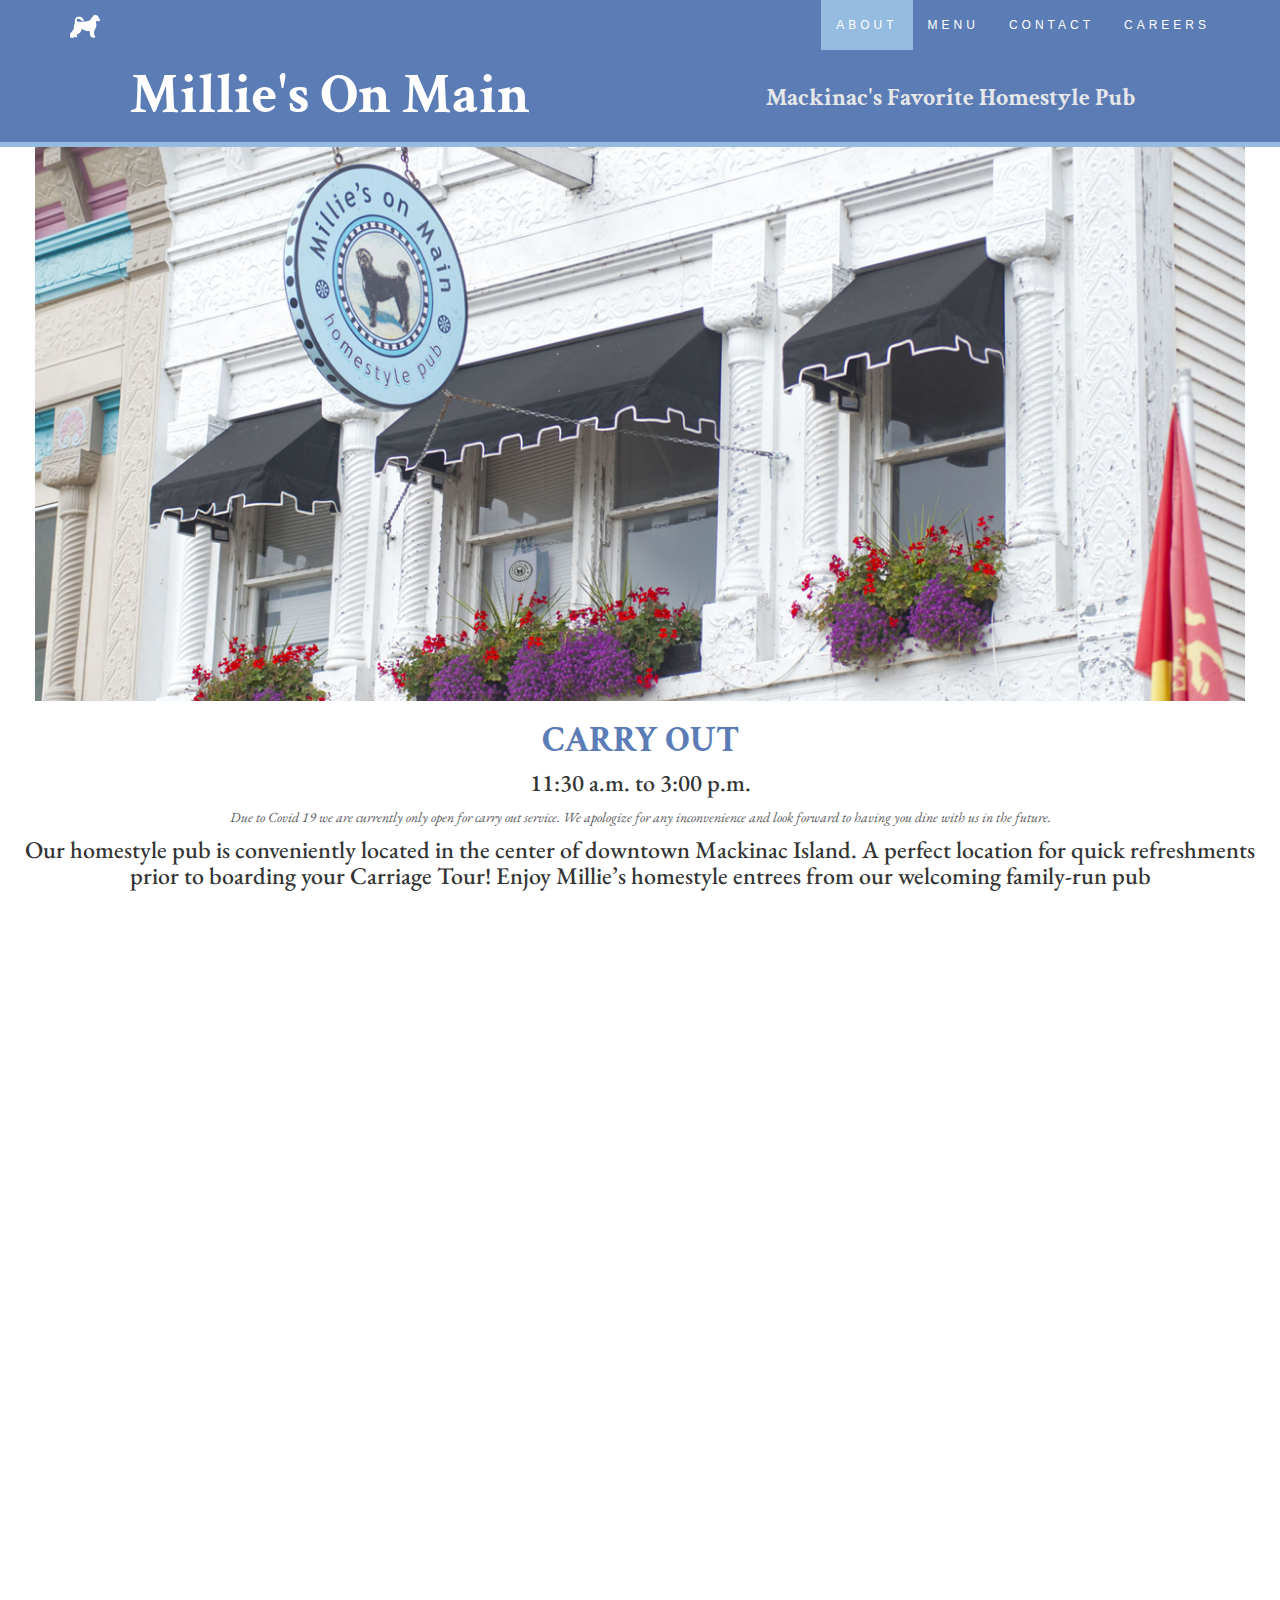
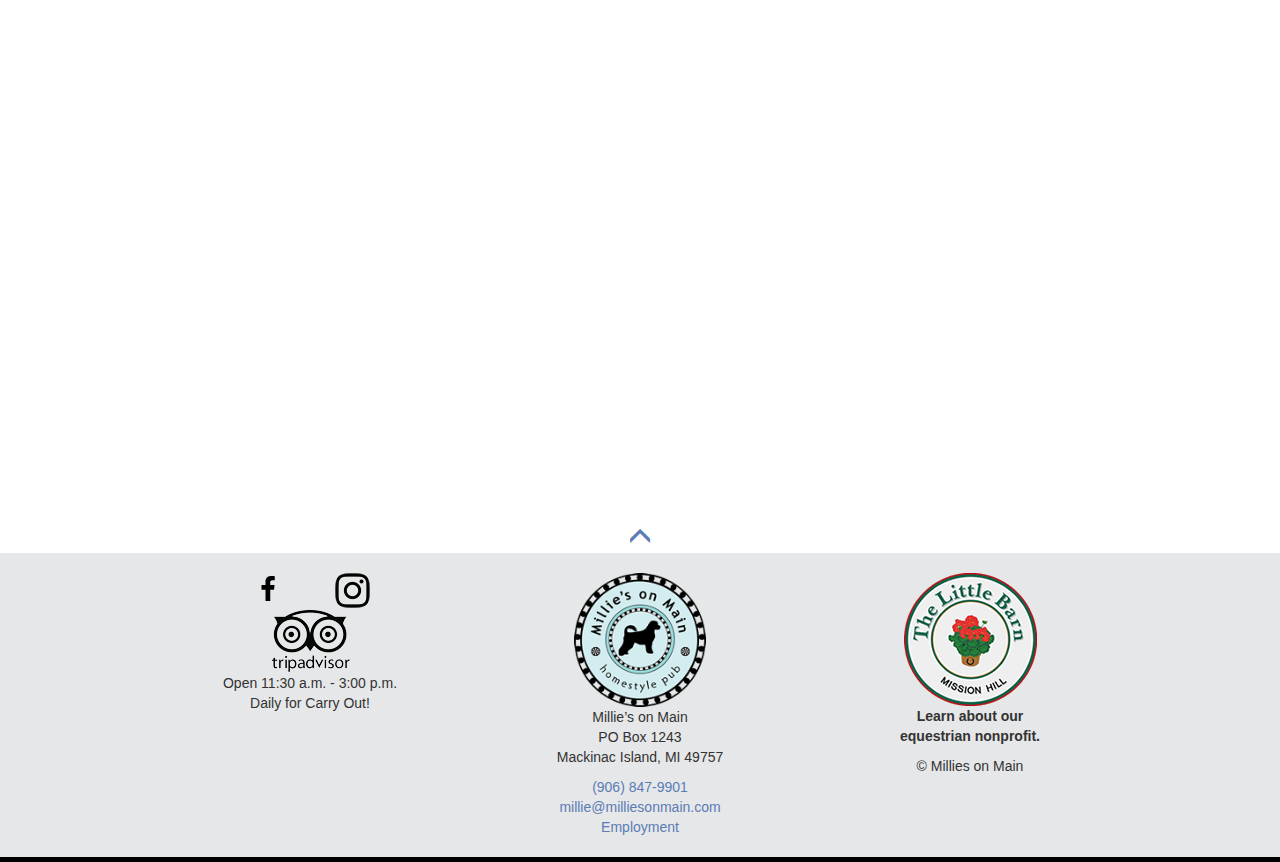
==== index.html @ 9ed55ad9 "Add files via upload" ====
<!doctype html>
<html>
<html lang="en">
<head>
  <meta charset="utf-8">
  <meta name="viewport" content="width=device-width, initial-scale=1">
  <title>Millie's on Main | Mackinac's Favorite Homestyle Pub </title>
  <meta name="viewport" content="width=device-width, initial-scale=1">
  <meta name="keywords" content="Millie’s, Millie’s on Main, restaurant, Mackinac, Mackinac Island, Michigan, northern Michigan, take out, carry out, homestyle, food, hospitality, pub, bar, wine,  beer, liquor, cuisine, meals, eat, employment, jobs, season, summer, work, dine, dining, local, drinks, pastie, whitefish,">
  <meta name="description" content="Enjoy Mackinac's favorite homestyle pub, Millie's on Main on Mackinac Island, Michigan">
  <link rel="stylesheet" href="https://maxcdn.bootstrapcdn.com/bootstrap/3.4.1/css/bootstrap.min.css">
  <script src="https://ajax.googleapis.com/ajax/libs/jquery/3.5.1/jquery.min.js"></script>
  <script src="https://maxcdn.bootstrapcdn.com/bootstrap/3.4.1/js/bootstrap.min.js"></script>
  <script src="js/myscripts.js"></script>
  <link href="https://fonts.googleapis.com/css2?family=Crimson+Text&family=EB+Garamond&display=swap" rel="stylesheet">
  <link rel="stylesheet" href="css/navigationheaderfooter.css">
  <link rel="stylesheet" href="css/home.css">
  <link rel="shortcut icon" type="image/x-icon" href="images/favicon.ico">
</head>

<body id="top">
<nav class="navbar navbar-default navbar-fixed-top">
  <div class="container">
    <div class="navbar-header">
      <button type="button" class="navbar-toggle" data-toggle="collapse" data-target="#myNavbar" id="hamburger">
        <span class="icon-bar"></span>
        <span class="icon-bar"></span>
        <span class="icon-bar"></span>
      </button>
      <a class="navbar-brand" href="index.html"><img src="images/dog.png" alt="Millie's" width="30px"></a>
    </div>
    <div class="collapse navbar-collapse" id="myNavbar">
      <ul class="nav navbar-nav navbar-right">
        <li class="active"><a href="index.html">ABOUT</a></li>
        <li><a href="menu.html">MENU</a></li>
        <li><a href="contact.html">CONTACT</a></li>
        <li><a href="careers.html">CAREERS</a></li>
      </ul>
    </div>
  </div>
</nav>
<div class="container-fluid hdrwrap">
<div class="container-fluid text-center header">
  <div class="row">
    <div class="col-sm-6 hdr">
      <h1><a href="index.html">Millie's On Main</a></h1>
    </div>
    <div class="col-sm-6 hdr">
      <h3>Mackinac's Favorite Homestyle Pub</h3>
    </div>
  </div>
</div>
</div>
<div class="container-fluid borderline"></div>

<div class="container-fluid sitewrap">

<div class="container-fluid">
  <picture>
    <source srcset="images/home-xsm.jpg" media="(max-width: 450px)">
    <source srcset="images/home-sm.jpg" media="(max-width: 767px)">
    <source srcset="images/home-md.jpg" media="(max-width: 1024px)">
    <source srcset="images/home-lg.jpg">
    <img class="image" src="images/home-lg.jpg" alt="Millie's exterior">
  </picture>
</div>
<div class="container-fluid text-center aboutus">
  <h1>CARRY OUT</h1> <h3>11:30 a.m. to 3:00 p.m.</h3>
  <p>Due to Covid 19 we are currently only open for carry out service. We apologize for any inconvenience and look forward to having you dine with us in the future.</p>
  <h3> Our homestyle pub is conveniently located in the center of downtown Mackinac Island. A perfect location for quick refreshments prior to boarding your Carriage Tour! Enjoy Millie’s homestyle entrees from our welcoming family-run pub</h3>
</div>
<div class="container-fluid text-center slideanim">
  <div class="row">
    <div class="col-sm-4 tabs">
      <a href="contact.html"><div class="thumbnail">
        <picture>
          <source srcset="images/beer-sm.jpg" media="(max-width: 450px)">
          <source srcset="images/beer-md.jpg">
          <img src="images/beer-md.jpg" alt="Beer Glasses">
        </picture>
        <h3>CONTACT US</h3>
      </div></a>
    </div>
    <div class="col-sm-4 tabs">
      <a href="menu.html"><div class="thumbnail">
        <picture>
          <source srcset="images/whitefish-sm.jpg" media="(max-width: 450px)">
          <source srcset="images/whitefish-md.jpg">
          <img src="images/whitefish-md.jpg" alt="whitefish">
        </picture>
        <h3>VIEW OUR MENU</h3>
      </div></a>
    </div>
    <div class="col-sm-4 tabs">
      <a href="careers.html"><div class="thumbnail">
        <picture>
          <source srcset="images/taps-sm.jpg" media="(max-width: 450px)">
          <source srcset="images/taps-md.jpg">
          <img src="images/taps-md.jpg" alt="Beer Taps">
        </picture>
        <h3>COME WORK WITH US</h3>
      </div></a>
    </div>
  </div>
</div>
<div class="container-fluid text-center reviews slideanim">
  <h1>Season: May - October</h1>
  <h3>MILLIE'S IS TOPS! Gathered with friends for a great dinner. We all selected the Planked Whitefish. It was FABULOUS! Planked the way I remember from years ago with Duchess potatoes and a Parmesan Tomatoe broiled to perfection. Highly recommend! Our waiter, Bob, added to our great dining experience.<br><br>

Bradenton, Florida</h3>
<hr>

  <h3>If you want a delicious meal, make sure you eat at Millies on Main. We eat there every year when we visit Mackinac Island and everything we ever ordered was delicious and very plentiful! Whitefish chowder soup is really good as well as the homemade meatloaf and the pastie dinners!<br><br>

Waukegan, Illinois</h3>
<hr>
  <h3>Healthy and great service!
Just the healthy break we needed on a hot hectic day on Main Street. The salad with pecans and berries was huge and so refreshing, the fish tacos were fresh and just spicy enough, and we returned the next day to try to the quinoa burger, which did not disappoint. If you need gluten-free ask--they did have a GF bun on hand for the quinoa burger! Excellent, relaxed but efficient wait staff.<br><br>

Champaign, Illinois</h3>
<hr>
  <h3>You can't get better burger on Mackinac Island than at Millie's. Old fashioned interior with friendly, cheerful staff. Fast service.<br><br>

Norton Shores, Michigan
<hr>
  </h3>
</div>
</div>

<div class="container-fluid text-center">
  <a href="#top" class="pageup" onclick="scrollToTop();return false"><span class="glyphicon glyphicon-menu-up"></span></a>
</div>
<div class="container-fluid text-center footer">
  <div class="row">
    <div class="col-sm-4">
      <a href="https://www.facebook.com/MilliesOnMain" target="_blank"><img src="images/fb.png" alt="facebook"></a>
      <a href="https://www.instagram.com/milliesonmain/" target="_blank"><img src="images/instagram.gif" alt="instagram"></a><br>
      <a href="https://www.tripadvisor.com/Restaurant_Review-g42423-d672528-Reviews-Millie_s_on_Main-Mackinac_Island_Mackinac_County_Upper_Peninsula_Michigan.html?m=19905" target="_blank"><img src="images/tripadvisor.png" alt="Trip Advisor"></a>
      <p>Open 11:30 a.m. - 3:00 p.m.<br> Daily for Carry Out!</p>
    </div>
    <div class="col-sm-4 ftr">
      <a href="index.html"><img src="images/logo.gif" alt="Millie's on Main"></a>
      <p>Millie’s on Main<br>PO Box 1243<br> Mackinac Island, MI 49757</p>
       <a class="link" href="tel:9068479901">(906) 847-9901</a><br>
       <a class="link" href="index.html">millie@milliesonmain.com</a><br>
       <a class="link" href="careers.html">Employment</a>
    </div>
    <div class="col-sm-4">
      <a href="littlebarn.html"><img src="images/thelittlebarn.gif" alt="The Little Barn"></a>
      <p><strong>Learn about our<br>equestrian nonprofit.</strong>
      <p>© Millies on Main</p>
    </div>
  </div>
</div>
<div class="container-fluid btmbar"></div>
</body>
</html>
</body>
</html>
---- css/navigationheaderfooter.css ----
@charset "utf-8";
/* CSS Document */

/* navigation */

a {
  color:#5B7CB5;
}
hr {
	width:150px;
}
a:hover {
  color:#5B7CB5;
}
.navbar {
  margin-bottom: 0;
  background-color:#5B7CB5;
  z-index: 9999;
  border: 0;
  font-size: 12px !important;
  line-height: 1.42857143 !important;
  letter-spacing: 4px;
  border-radius: 0;
}

.navbar li a, .navbar .navbar-brand {
  color: #fff !important;
}

.navbar-nav li a:hover, .navbar-nav li.active a {
  background-color: #95BBE0 !important;
}

.navbar-default .navbar-toggle {
  border-color: transparent;
  color: #fff !important;
}
.navbar-default .navbar-toggle.active {
	background-color:#95BBE0;
}
.navbar-default .navbar-toggle .icon-bar {
	background-color:#ffffff;
}
.navbar-preheader .navbar-toggle:hover .icon-bar {
    background-color: #95BBE0;
}
#hamburger .icon-bar {
  background: 95BBE0;
}
#hamburger:hover,
#hamburger.is-active {
  background:#95BBE0 !important;
}
#hamburger:focus {
  background: #95BBE0;
}
.hdrwrap {
  padding:50px 0px 0px 0px;
  background-color:#5B7CB5;
}
.header {
	max-width:1240px;
}
.hdr > h1,.hdr > h3 {
	font-family: 'Crimson Text', serif;
	font-weight:bold;
	padding:0px;
}
.hdr > h1 {
	font-size:56px;
	margin:15px;
}
.hdr > h1 > a {
	color:#ffffff;
}
.hdr > h1 > a:hover {
	text-decoration:none;
}
.hdr > h3 {
	color:#E6E7E8;
	margin-top:35px;
	margin-bottom:auto;
}
.pageup > span {
  font-size:24px;
  color:#5B7CB5;
}
.borderline {
  background-color:#95BBE0;
  height:5px;
  width:100%;
}
.footer{
  background-color:#E6E7E8;
  padding:20px 12.5%;
}
.ftr > a > img {
	max-width:133px;
}

/* site wrap */

.sitewrap {
  max-width:1270px;
}

/* footer */

.btmbar {
	background-color:#000000;
	height:5PX;
}
/* slide in */
.slideanim {visibility:hidden;}
.slide {
  /* The name of the animation */
  animation-name: slide;
  -webkit-animation-name: slide;
  /* The duration of the animation */
  animation-duration: 1s;
  -webkit-animation-duration: 1s;
  /* Make the element visible */
  visibility: visible;
}

/* Go from 0% to 100% opacity (see-through) and specify the percentage from when to slide in the element along the Y-axis */
@keyframes slide {
  0% {
    opacity: 0;
    transform: translateY(45%);
  }
  100% {
    opacity: 1;
    transform: translateY(0%);
  }
}
@-webkit-keyframes slide {
  0% {
    opacity: 0;
    -webkit-transform: translateY(45%);
  }
  100% {
    opacity: 1;
    -webkit-transform: translateY(0%);
  }
}
@media screen and (max-width: 767px) {
  .col-sm-4 {
    text-align: center;
    margin: 25px 0;
  }
  .hdr > h3 {
	margin-top:10px;
	margin-bottom:10px;
}
  .hdr > h1 {
	margin:10px;
	font-size:42px;
}
}
---- css/home.css ----
@charset "utf-8";
/* CSS Document */
.aboutus >h3, .aboutus >h1, .reviews >h1, .reviews >h2  {
}
.aboutus >h1, .reviews >h1 {
	font-family: 'Crimson Text', serif;
}
.aboutus >h3,.aboutus >p, .reviews >h2 {
	font-family: 'EB Garamond', serif;
}
.aboutus >h1 {
	color:#5B7CB5;
	font-weight:bold;
}
.aboutus >h3 {
  margin-top:0;
}
.aboutus >p {
	font-style:italic;
	color:#58585B;
}
.container-fluid.image {
  padding:0px;
}
.image {
  width:100%;
}
.aboutus {
  padding:0 0 50px 0;
}
.reviews {
  padding:25px 10px;
}
.reviews > h1 {
  color:#5B7CB5;
  font-weight:bold;
}
.reviews > h3 {
	color:#58585B;
	font-style:italic;
}
.logo-small {
  color: #5B7CB5;
  font-size: 50px;
}

.logo {
  color: #5B7CB5;
  font-size: 200px;
}
.thumbnail {
  padding:15px;
  border: none;
  border-radius: 0;
  background-color:#E6E7E8;
}
.thumbnail > h2 {
  color:#5B7CB5;
}
.thumbnail:hover, .thumbnail:hover h2  {
  background-color:#5b7cb5;
  color:#ffffff;
}
.thumbnail > h3 {
	font-weight:bold;
	font-family: 'Crimson Text', serif;
}
.tabs > a:hover {
	text-decoration:none;
}

.thumbnail img {
  width: 100%;
  height: 100%;
  margin-bottom: 10px;
}

.item span {
  font-style: normal;
}
@media screen and (max-width: 767px) {
.aboutus {
  padding:20px 0px;
}
}
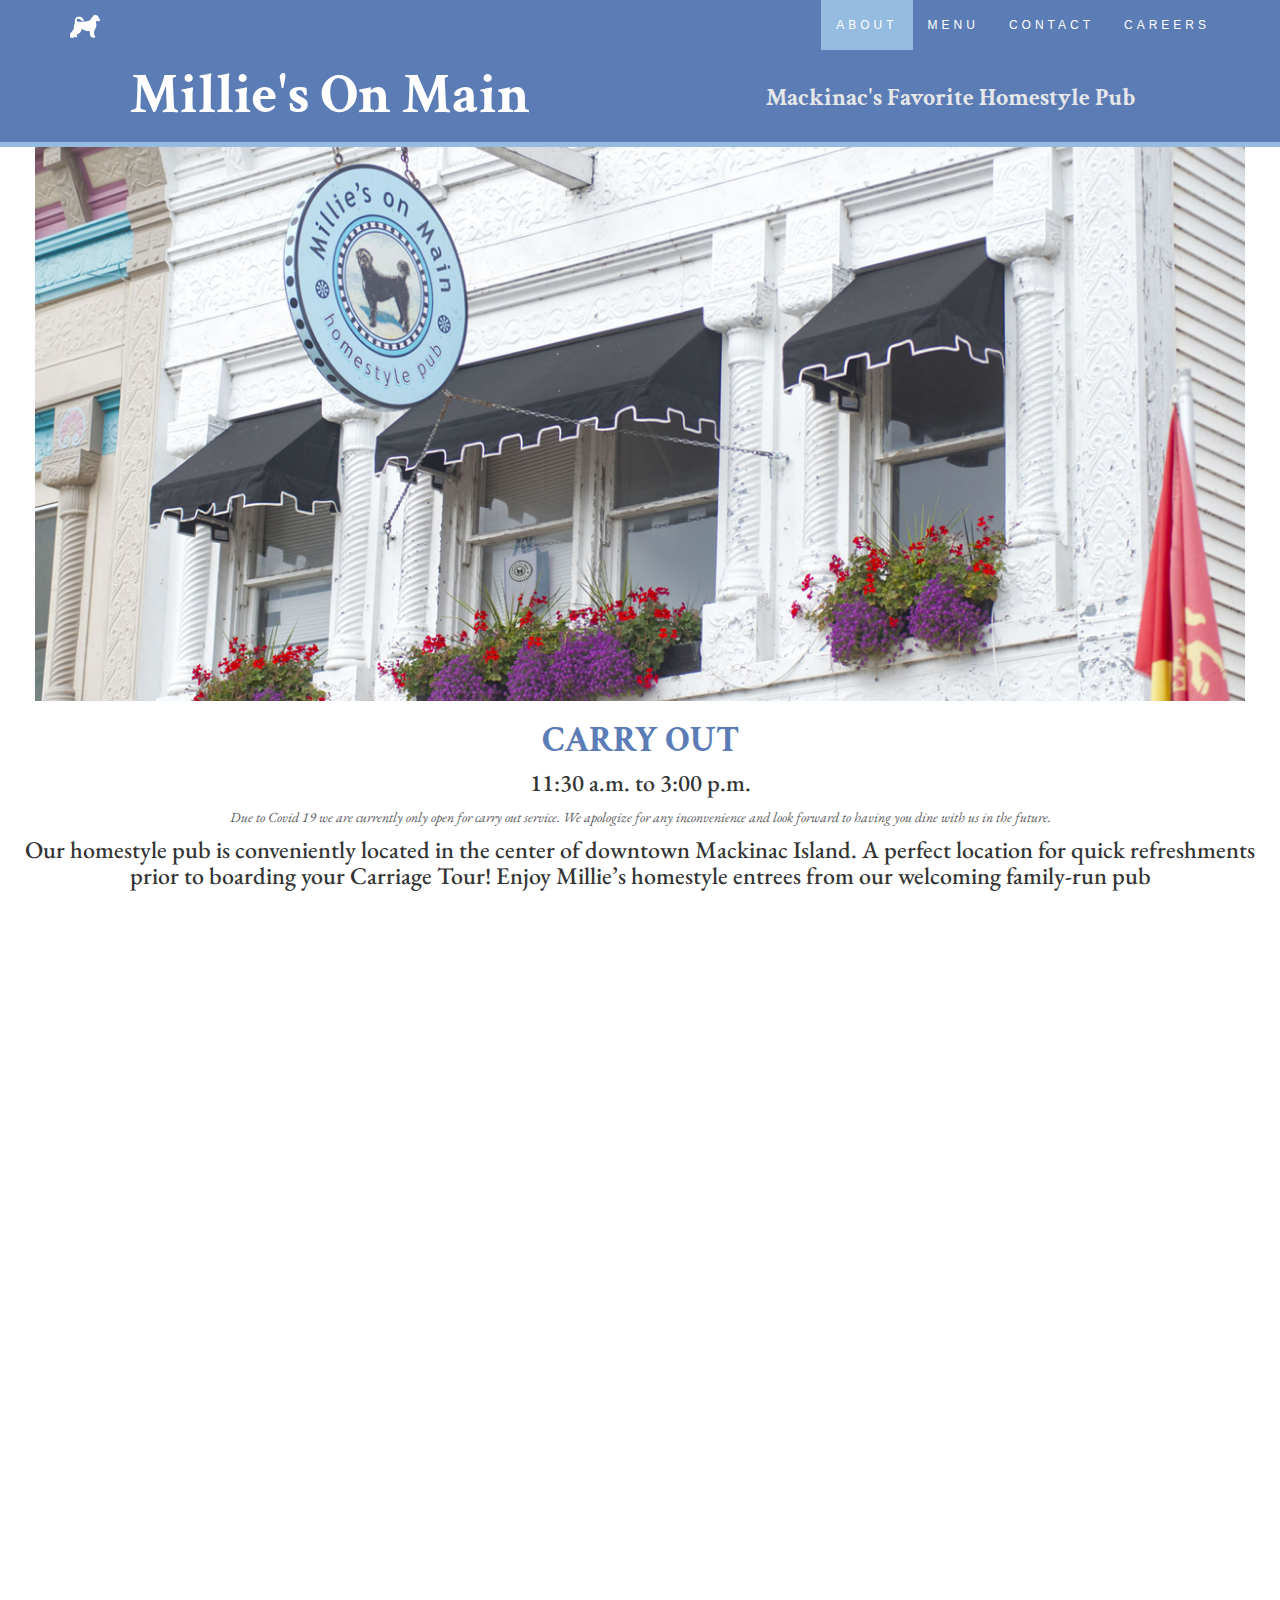
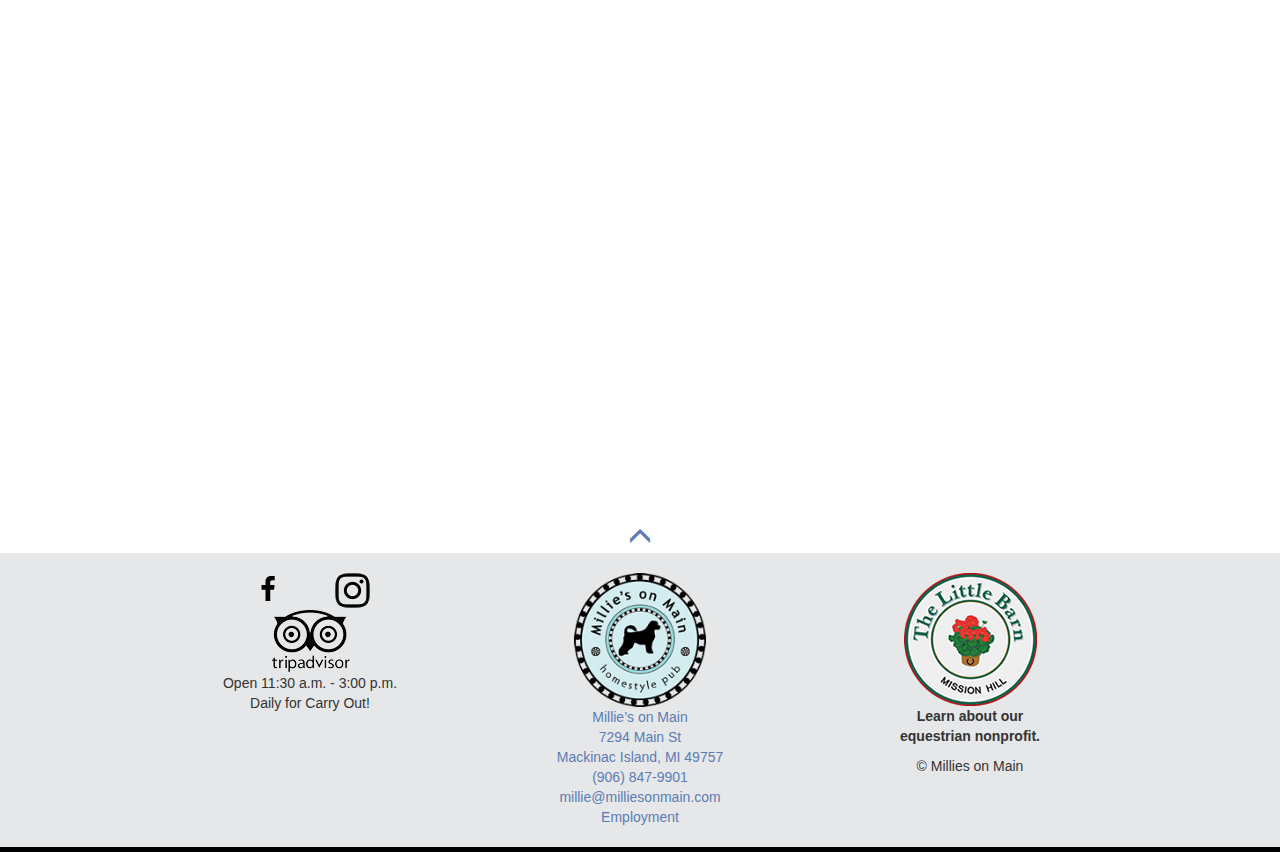
==== commit 5c5e2497: "Add files via upload" ====
--- a/index.html
+++ b/index.html
@@ -139,11 +139,11 @@
       <p>Open 11:30 a.m. - 3:00 p.m.<br> Daily for Carry Out!</p>
     </div>
     <div class="col-sm-4 ftr">
-      <a href="index.html"><img src="images/logo.gif" alt="Millie's on Main"></a>
-      <p>Millie’s on Main<br>PO Box 1243<br> Mackinac Island, MI 49757</p>
-       <a class="link" href="tel:9068479901">(906) 847-9901</a><br>
-       <a class="link" href="index.html">millie@milliesonmain.com</a><br>
-       <a class="link" href="careers.html">Employment</a>
+      <a href="index.html"><img src="images/logo.gif" alt="Millie's on Main"></a><br>
+      <a href="https://goo.gl/maps/hqmFzB8u4NS4B9m47" target="_blank">Millie’s on Main<br>7294 Main St<br> Mackinac Island, MI 49757</a><br>
+      <a class="link" href="tel:9068479901">(906) 847-9901</a><br>
+      <a class="link" target="_blank" href="mailto:millie@milliesonmain.com">millie@milliesonmain.com</a><br>
+      <a class="link" href="careers.html">Employment</a>
     </div>
     <div class="col-sm-4">
       <a href="littlebarn.html"><img src="images/thelittlebarn.gif" alt="The Little Barn"></a>
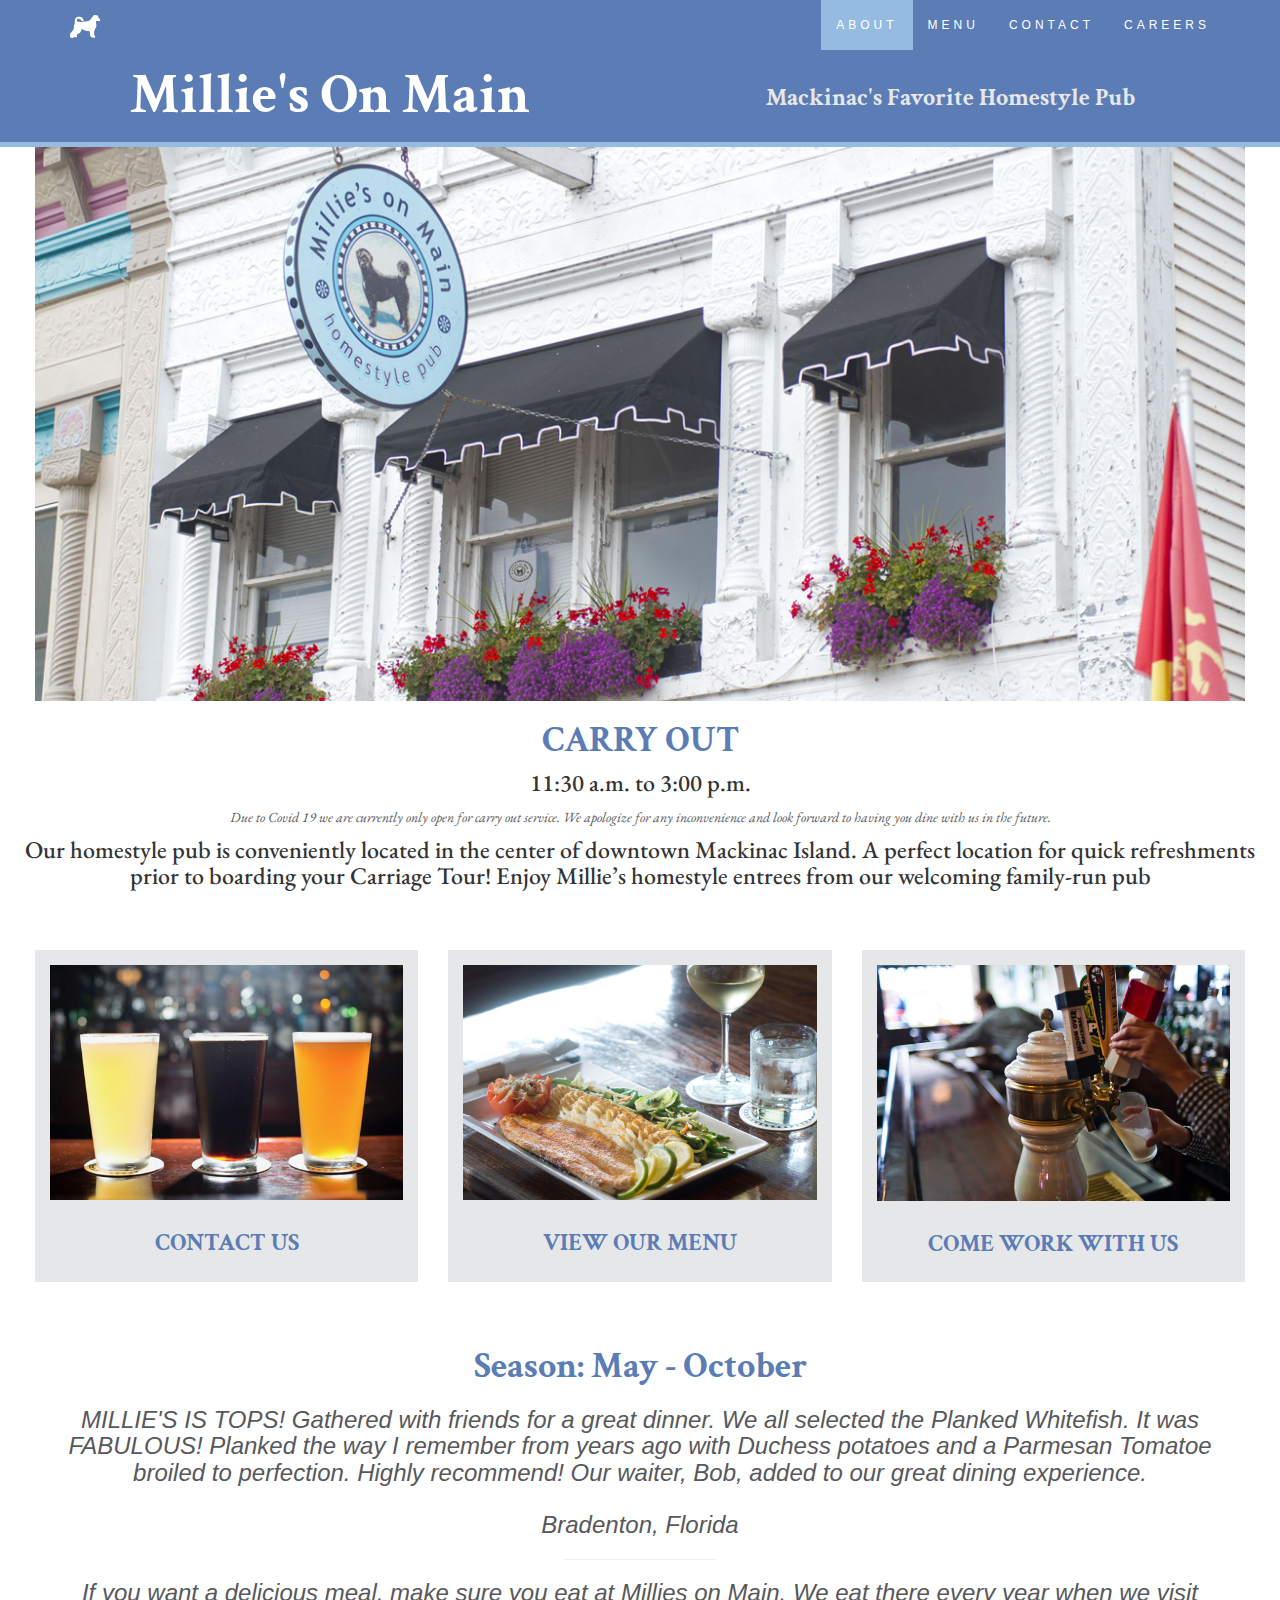
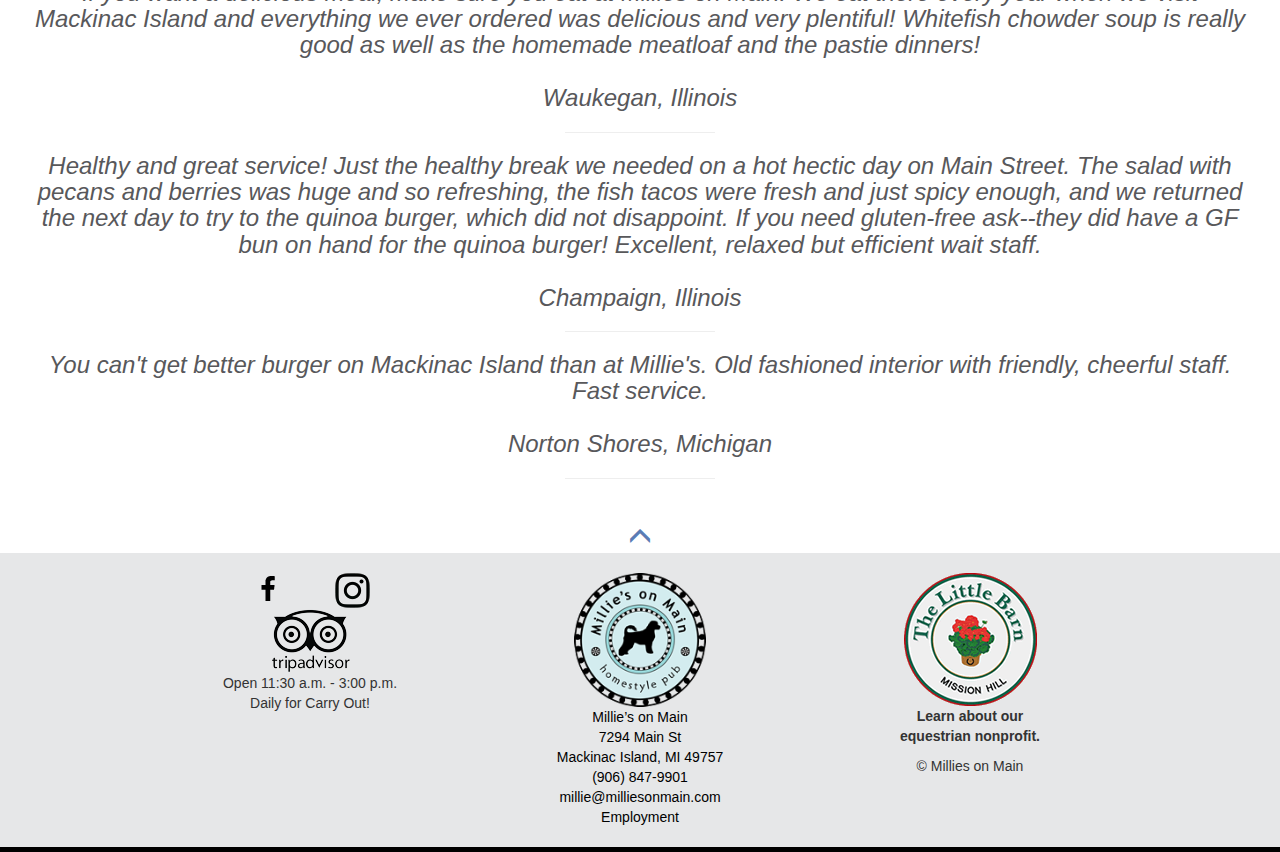
==== commit 67463cda: "Add files via upload" ====
--- a/index.html
+++ b/index.html
@@ -69,7 +69,7 @@
   <p>Due to Covid 19 we are currently only open for carry out service. We apologize for any inconvenience and look forward to having you dine with us in the future.</p>
   <h3> Our homestyle pub is conveniently located in the center of downtown Mackinac Island. A perfect location for quick refreshments prior to boarding your Carriage Tour! Enjoy Millie’s homestyle entrees from our welcoming family-run pub</h3>
 </div>
-<div class="container-fluid text-center slideanim">
+<div class="container-fluid text-center">
   <div class="row">
     <div class="col-sm-4 tabs">
       <a href="contact.html"><div class="thumbnail">
@@ -103,7 +103,7 @@
     </div>
   </div>
 </div>
-<div class="container-fluid text-center reviews slideanim">
+<div class="container-fluid text-center reviews">
   <h1>Season: May - October</h1>
   <h3>MILLIE'S IS TOPS! Gathered with friends for a great dinner. We all selected the Planked Whitefish. It was FABULOUS! Planked the way I remember from years ago with Duchess potatoes and a Parmesan Tomatoe broiled to perfection. Highly recommend! Our waiter, Bob, added to our great dining experience.<br><br>
 
--- a/css/navigationheaderfooter.css
+++ b/css/navigationheaderfooter.css
@@ -97,6 +97,9 @@
 .ftr > a > img {
 	max-width:133px;
 }
+.ftr > a {
+	color:#000;
+}
 
 /* site wrap */
 
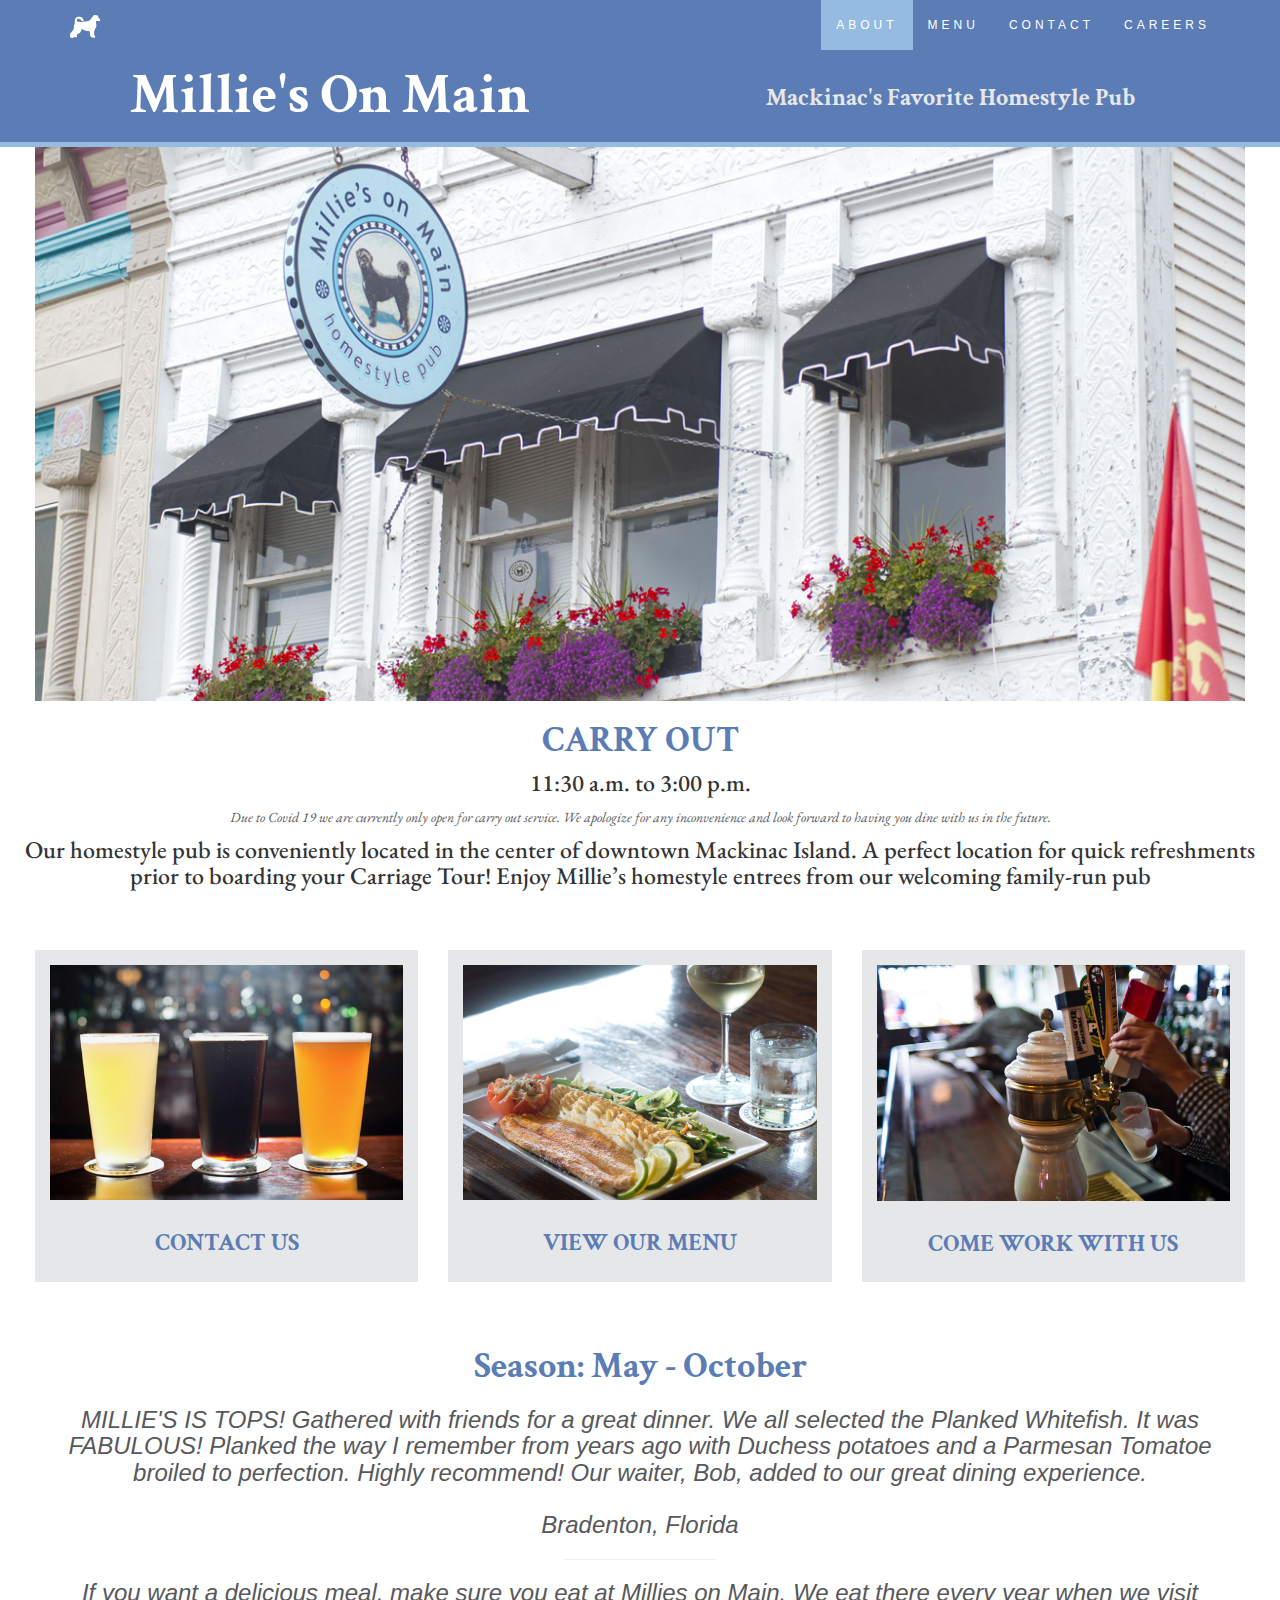
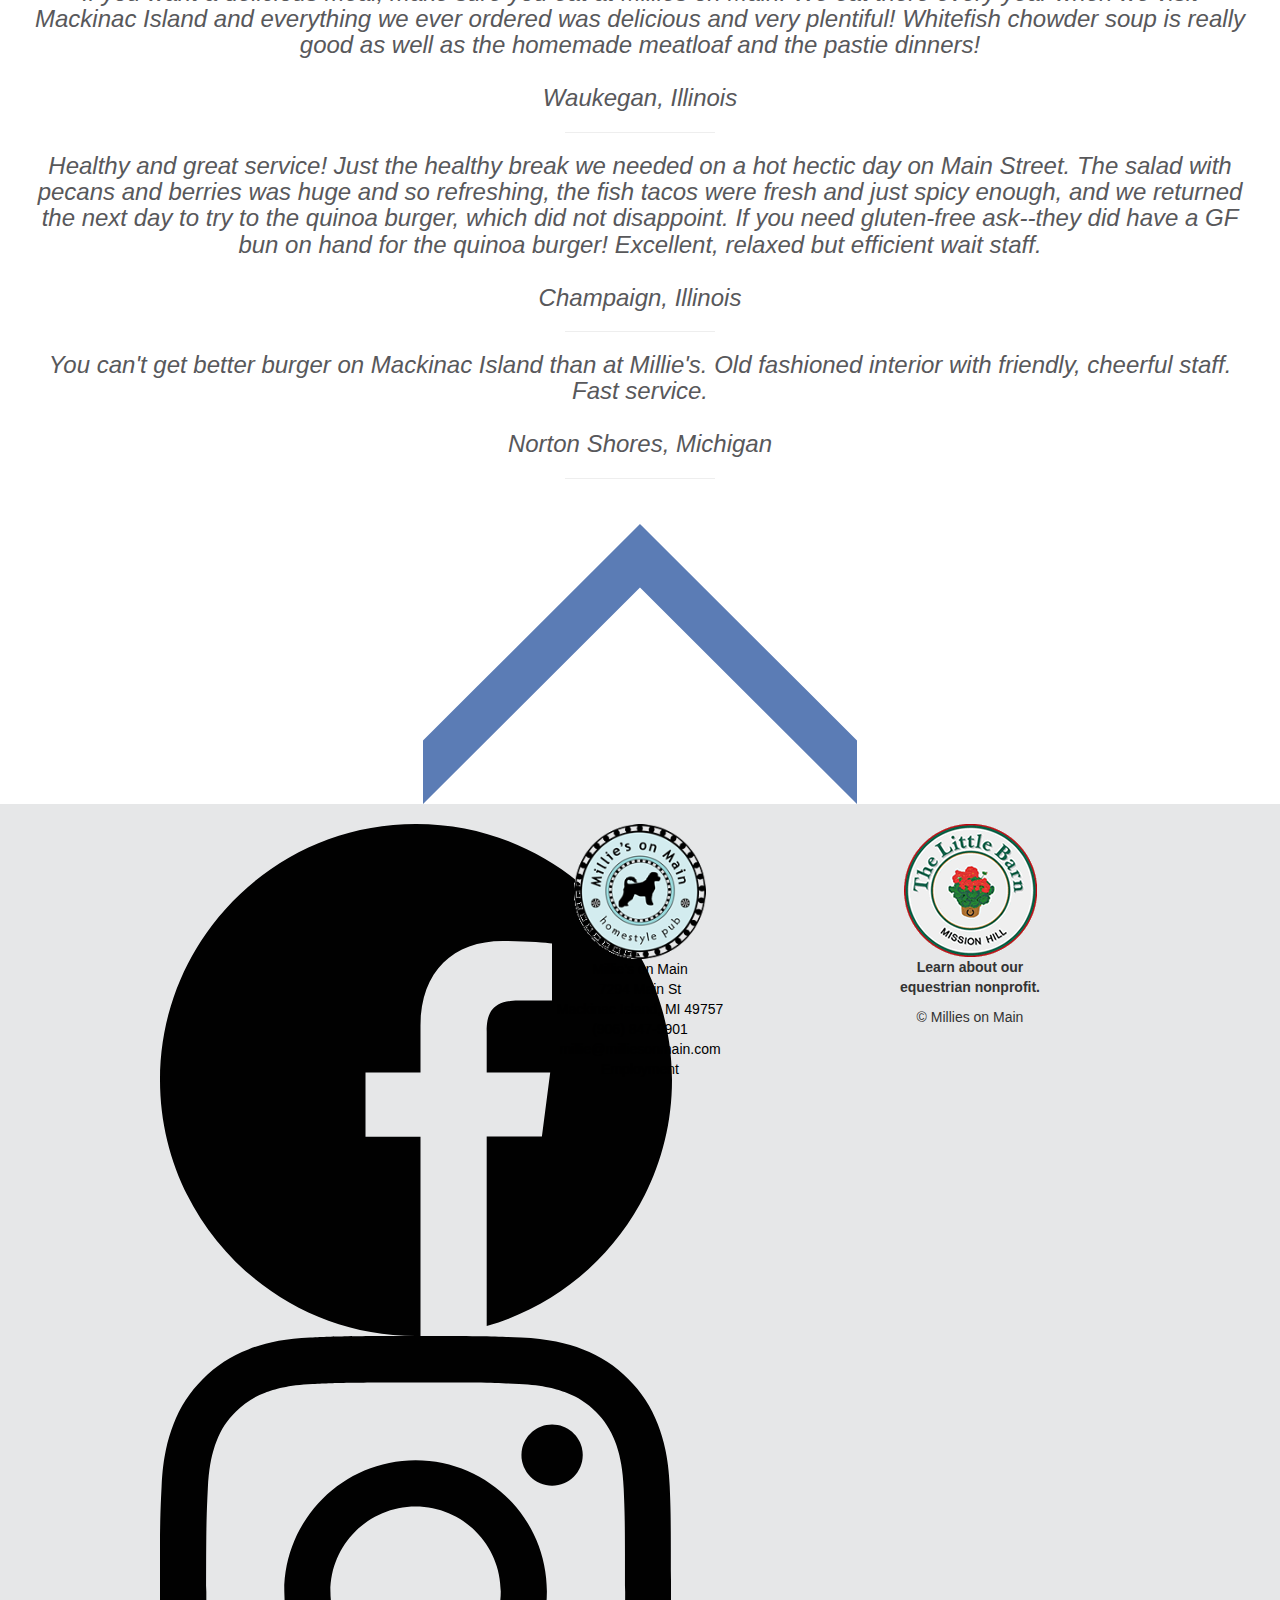
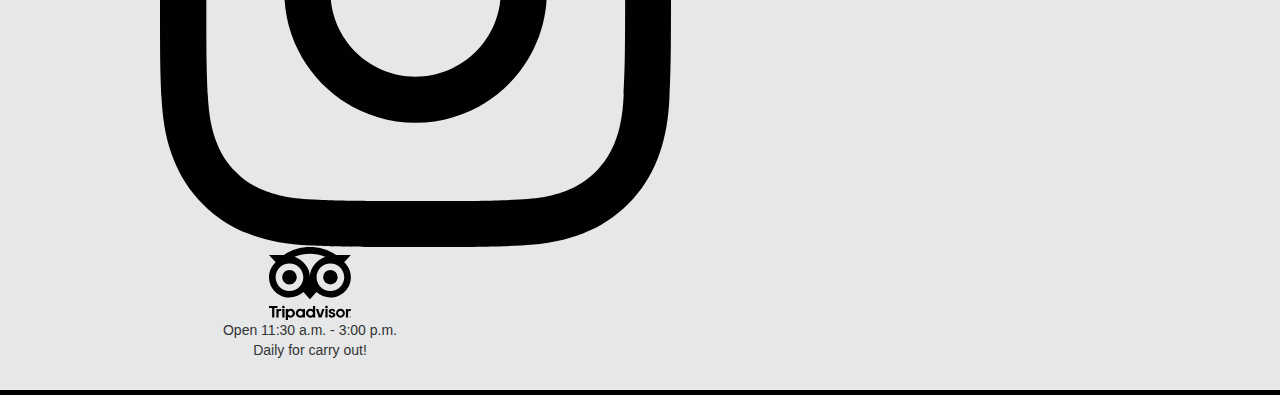
==== commit 64436f75: "Add files via upload" ====
--- a/index.html
+++ b/index.html
@@ -128,15 +128,15 @@
 </div>
 
 <div class="container-fluid text-center">
-  <a href="#top" class="pageup" onclick="scrollToTop();return false"><span class="glyphicon glyphicon-menu-up"></span></a>
+  <a href="#top" class="pageup" onclick="scrollToTop();return false"><img src="images/up.svg" class="up"></a>
 </div>
 <div class="container-fluid text-center footer">
   <div class="row">
     <div class="col-sm-4">
-      <a href="https://www.facebook.com/MilliesOnMain" target="_blank"><img src="images/fb.png" alt="facebook"></a>
-      <a href="https://www.instagram.com/milliesonmain/" target="_blank"><img src="images/instagram.gif" alt="instagram"></a><br>
-      <a href="https://www.tripadvisor.com/Restaurant_Review-g42423-d672528-Reviews-Millie_s_on_Main-Mackinac_Island_Mackinac_County_Upper_Peninsula_Michigan.html?m=19905" target="_blank"><img src="images/tripadvisor.png" alt="Trip Advisor"></a>
-      <p>Open 11:30 a.m. - 3:00 p.m.<br> Daily for Carry Out!</p>
+      <a href="https://www.facebook.com/MilliesOnMain" target="_blank"><img src="images/facebook.svg" alt="facebook" class="icon"></a>
+      <a href="https://www.instagram.com/milliesonmain/" target="_blank"><img src="images/instagram.svg" alt="instagram" class="icon"></a><br>
+      <a href="https://www.tripadvisor.com/Restaurant_Review-g42423-d672528-Reviews-Millie_s_on_Main-Mackinac_Island_Mackinac_County_Upper_Peninsula_Michigan.html?m=19905" target="_blank"><img src="images/tripadvisor.svg" alt="Trip Advisor" width="82px"></a>
+      <p>Open 11:30 a.m. - 3:00 p.m.<br> Daily for carry out!</p>
     </div>
     <div class="col-sm-4 ftr">
       <a href="index.html"><img src="images/logo.gif" alt="Millie's on Main"></a><br>
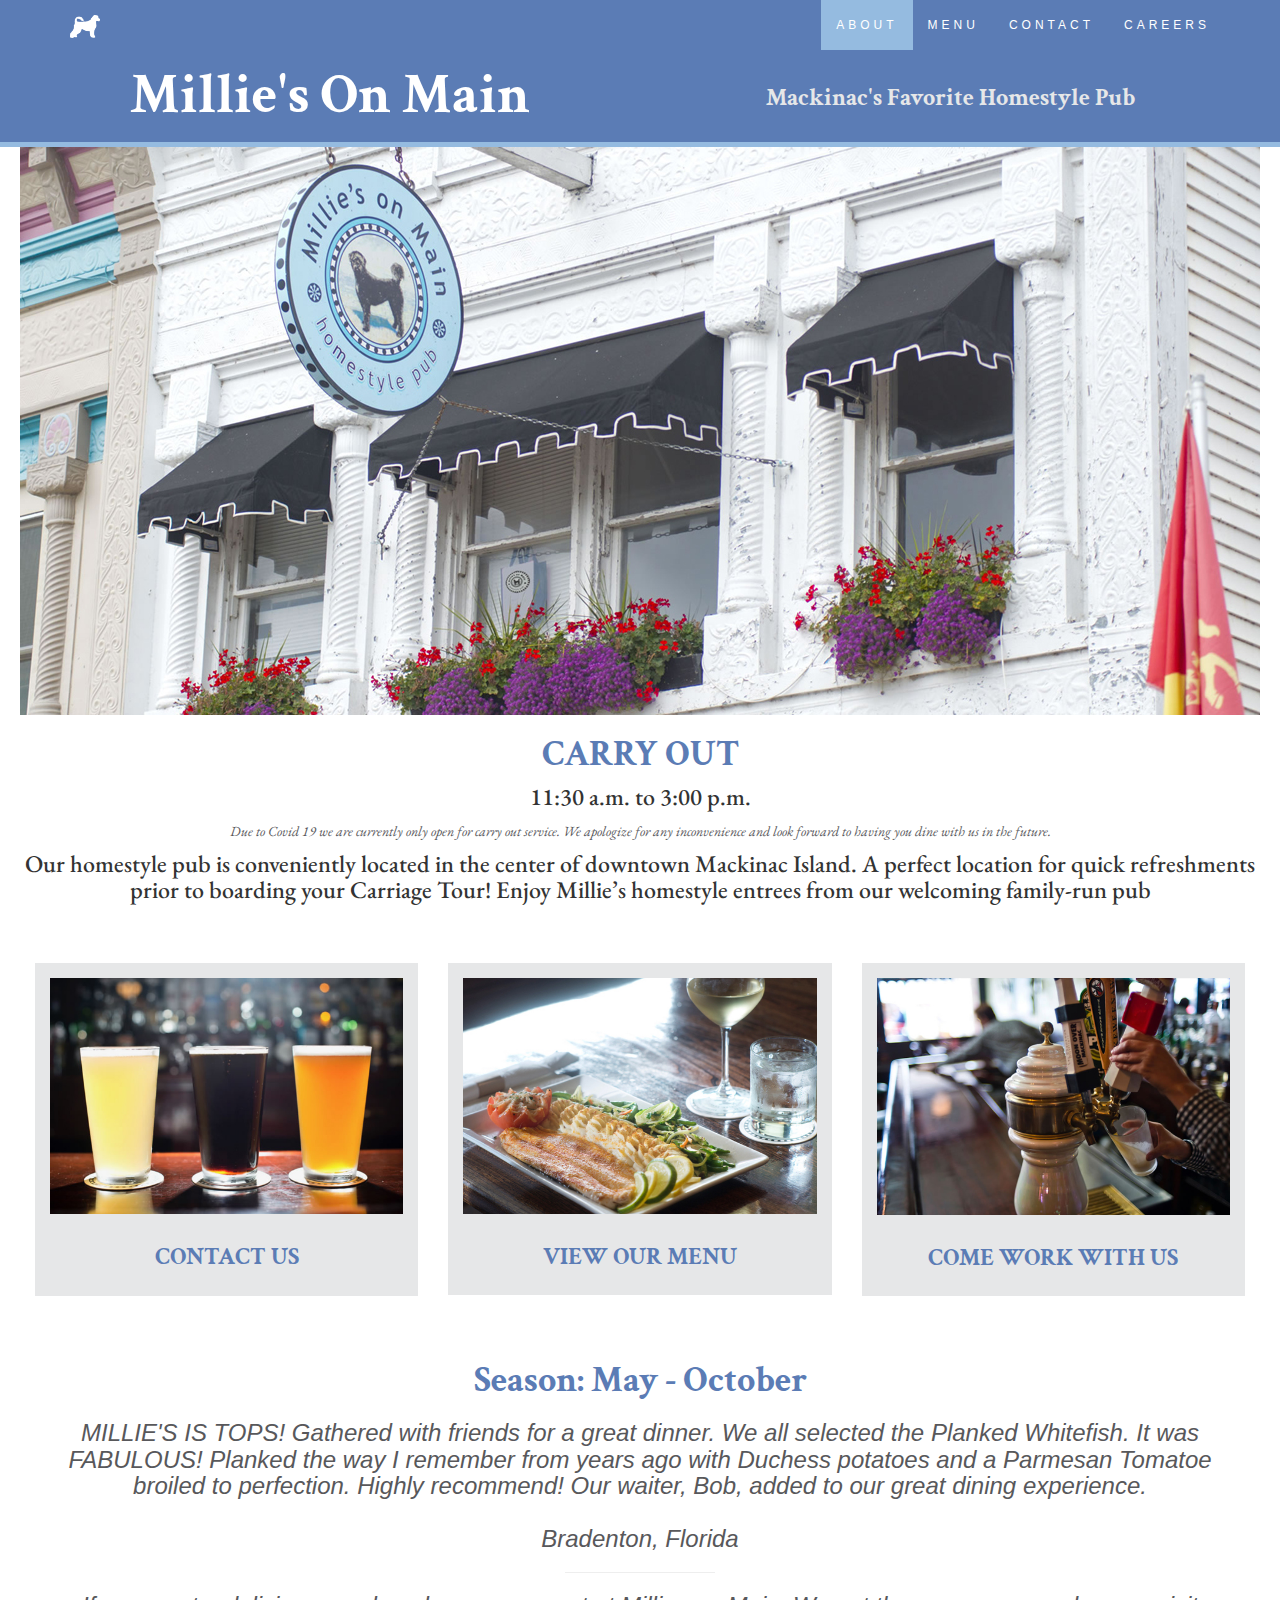
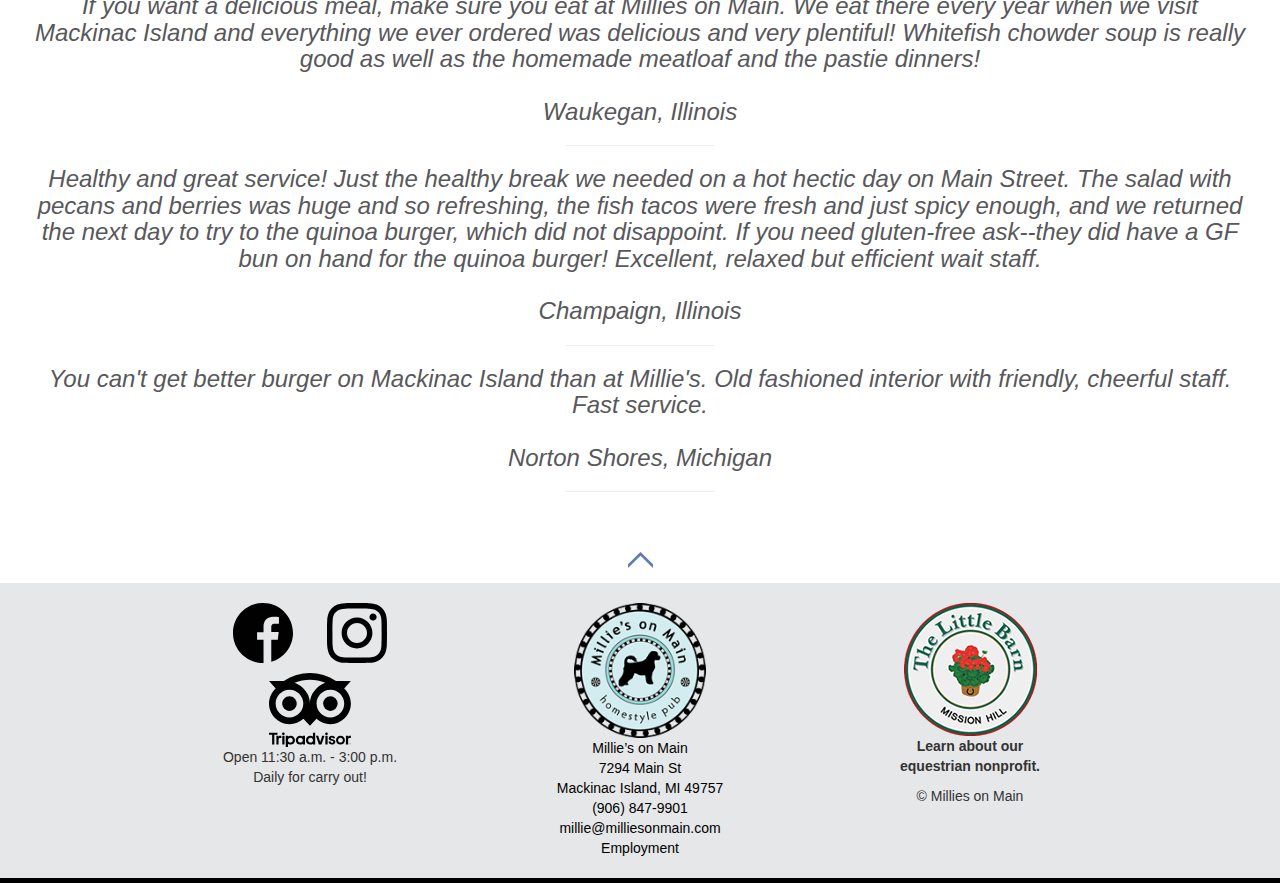
==== commit e714e080: "Add files via upload" ====
--- a/index.html
+++ b/index.html
@@ -54,8 +54,6 @@
 <div class="container-fluid borderline"></div>
 
 <div class="container-fluid sitewrap">
-
-<div class="container-fluid">
   <picture>
     <source srcset="images/home-xsm.jpg" media="(max-width: 450px)">
     <source srcset="images/home-sm.jpg" media="(max-width: 767px)">
@@ -63,7 +61,6 @@
     <source srcset="images/home-lg.jpg">
     <img class="image" src="images/home-lg.jpg" alt="Millie's exterior">
   </picture>
-</div>
 <div class="container-fluid text-center aboutus">
   <h1>CARRY OUT</h1> <h3>11:30 a.m. to 3:00 p.m.</h3>
   <p>Due to Covid 19 we are currently only open for carry out service. We apologize for any inconvenience and look forward to having you dine with us in the future.</p>
--- a/css/navigationheaderfooter.css
+++ b/css/navigationheaderfooter.css
@@ -100,6 +100,14 @@
 .ftr > a {
 	color:#000;
 }
+.icon {
+	width:60px;
+	margin:0 15px 10px 15px;
+}
+.up {
+	width:25px;
+	margin:15px;
+}
 
 /* site wrap */
 
@@ -127,6 +135,35 @@
 }
 
 /* Go from 0% to 100% opacity (see-through) and specify the percentage from when to slide in the element along the Y-axis */
+/* form styling */
+.required >p {
+	color:#ED1C24;
+	margin:0;
+}
+label {
+	margin-top:15px;
+}
+.form-btn {
+	color:#fff;
+	background-color:#5B7CB5;
+	border-color:#95BBE0;
+	font-weight:bold;
+	margin:50px 0 35px 0;
+}
+.form-btn:hover {
+	color:#5B7CB5;
+	background-color:#fff;
+}
+.form-control {
+	border-color:#5B7CB5 !important;
+}
+.form-container {
+	padding:0;
+}
+.thanks {
+	color:#ED1C24;
+	font-weight:bold;
+}
 @keyframes slide {
   0% {
     opacity: 0;
@@ -148,10 +185,6 @@
   }
 }
 @media screen and (max-width: 767px) {
-  .col-sm-4 {
-    text-align: center;
-    margin: 25px 0;
-  }
   .hdr > h3 {
 	margin-top:10px;
 	margin-bottom:10px;
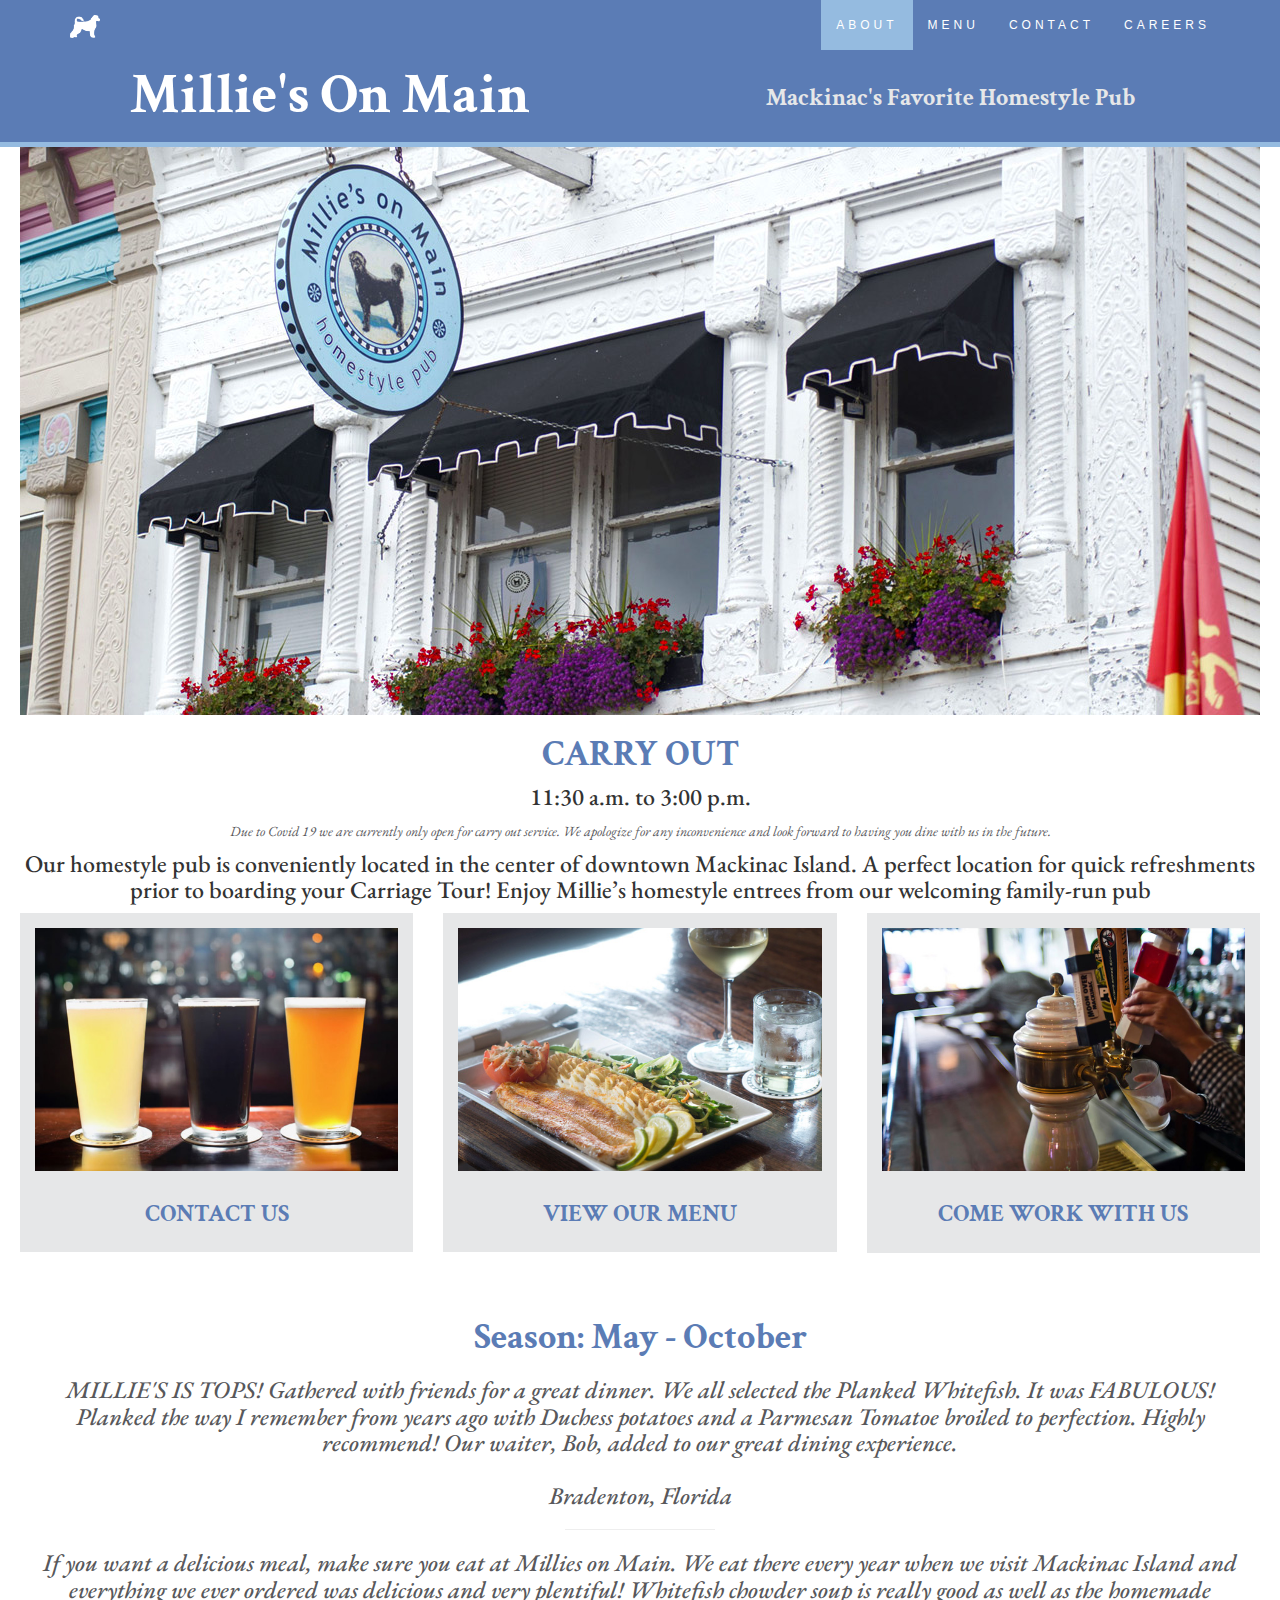
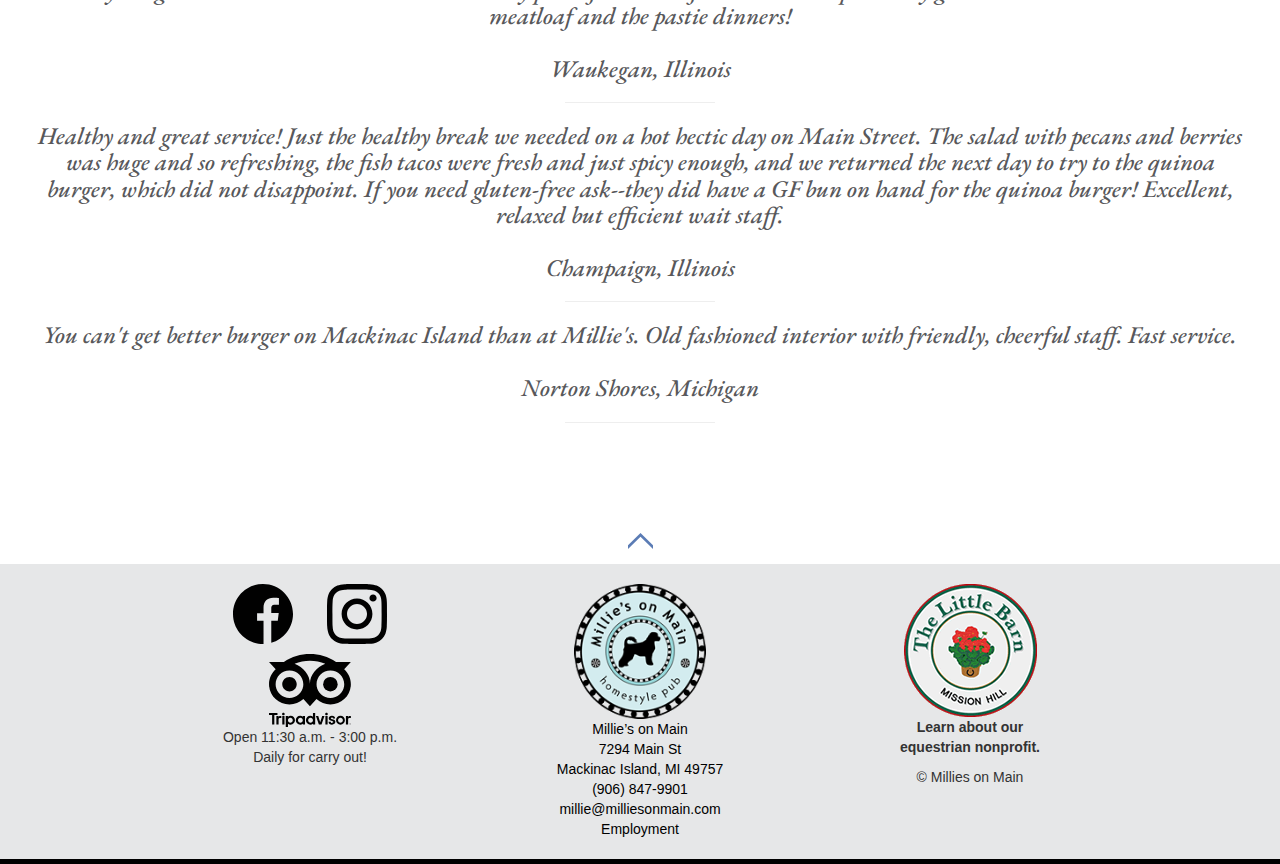
==== commit 61432196: "Add files via upload" ====
--- a/index.html
+++ b/index.html
@@ -64,9 +64,8 @@
 <div class="container-fluid text-center aboutus">
   <h1>CARRY OUT</h1> <h3>11:30 a.m. to 3:00 p.m.</h3>
   <p>Due to Covid 19 we are currently only open for carry out service. We apologize for any inconvenience and look forward to having you dine with us in the future.</p>
-  <h3> Our homestyle pub is conveniently located in the center of downtown Mackinac Island. A perfect location for quick refreshments prior to boarding your Carriage Tour! Enjoy Millie’s homestyle entrees from our welcoming family-run pub</h3>
-</div>
-<div class="container-fluid text-center">
+  <h3> Our homestyle pub is conveniently located in the center of downtown Mackinac Island. A perfect location for quick refreshments prior to boarding your Carriage Tour! Enjoy Millie’s homestyle entrees from our welcoming family-run pub
+  </h3>
   <div class="row">
     <div class="col-sm-4 tabs">
       <a href="contact.html"><div class="thumbnail">
@@ -99,28 +98,27 @@
       </div></a>
     </div>
   </div>
-</div>
-<div class="container-fluid text-center reviews">
-  <h1>Season: May - October</h1>
-  <h3>MILLIE'S IS TOPS! Gathered with friends for a great dinner. We all selected the Planked Whitefish. It was FABULOUS! Planked the way I remember from years ago with Duchess potatoes and a Parmesan Tomatoe broiled to perfection. Highly recommend! Our waiter, Bob, added to our great dining experience.<br><br>
-
-Bradenton, Florida</h3>
-<hr>
-
-  <h3>If you want a delicious meal, make sure you eat at Millies on Main. We eat there every year when we visit Mackinac Island and everything we ever ordered was delicious and very plentiful! Whitefish chowder soup is really good as well as the homemade meatloaf and the pastie dinners!<br><br>
-
-Waukegan, Illinois</h3>
-<hr>
-  <h3>Healthy and great service!
-Just the healthy break we needed on a hot hectic day on Main Street. The salad with pecans and berries was huge and so refreshing, the fish tacos were fresh and just spicy enough, and we returned the next day to try to the quinoa burger, which did not disappoint. If you need gluten-free ask--they did have a GF bun on hand for the quinoa burger! Excellent, relaxed but efficient wait staff.<br><br>
-
-Champaign, Illinois</h3>
-<hr>
-  <h3>You can't get better burger on Mackinac Island than at Millie's. Old fashioned interior with friendly, cheerful staff. Fast service.<br><br>
-
-Norton Shores, Michigan
-<hr>
-  </h3>
+  <div class="text-center reviews">
+    <h1>Season: May - October</h1>
+    <h3>MILLIE'S IS TOPS! Gathered with friends for a great dinner. We all selected the Planked Whitefish. It was FABULOUS! Planked the way I remember from years ago with Duchess potatoes and a Parmesan Tomatoe broiled to perfection. Highly recommend! Our waiter, Bob, added to our great dining experience.<br><br>
+  
+  Bradenton, Florida</h3>
+  <hr>
+  
+    <h3>If you want a delicious meal, make sure you eat at Millies on Main. We eat there every year when we visit Mackinac Island and everything we ever ordered was delicious and very plentiful! Whitefish chowder soup is really good as well as the homemade meatloaf and the pastie dinners!<br><br>
+  
+  Waukegan, Illinois</h3>
+  <hr>
+    <h3>Healthy and great service!
+  Just the healthy break we needed on a hot hectic day on Main Street. The salad with pecans and berries was huge and so refreshing, the fish tacos were fresh and just spicy enough, and we returned the next day to try to the quinoa burger, which did not disappoint. If you need gluten-free ask--they did have a GF bun on hand for the quinoa burger! Excellent, relaxed but efficient wait staff.<br><br>
+  
+  Champaign, Illinois</h3>
+  <hr>
+    <h3>You can't get better burger on Mackinac Island than at Millie's. Old fashioned interior with friendly, cheerful staff. Fast service.<br><br>
+  
+  Norton Shores, Michigan</h3>
+  <hr>
+  </div>
 </div>
 </div>
 
--- a/css/navigationheaderfooter.css
+++ b/css/navigationheaderfooter.css
@@ -2,12 +2,8 @@
 /* CSS Document */
 
 /* navigation */
-
 a {
   color:#5B7CB5;
-}
-hr {
-	width:150px;
 }
 a:hover {
   color:#5B7CB5;
@@ -140,6 +136,9 @@
 	color:#ED1C24;
 	margin:0;
 }
+.req {
+	color:#ED1C24;
+}
 label {
 	margin-top:15px;
 }
@@ -184,14 +183,22 @@
     -webkit-transform: translateY(0%);
   }
 }
+@media screen and (max-width: 900px) {
+.hdr {
+	width:100%;
+}
+.hdr > h3 {
+  margin-top:10px;
+  margin-bottom:10px;
+}
+.hdr > h1 {
+	margin:10px;
+}
+}
 @media screen and (max-width: 767px) {
-  .hdr > h3 {
-	margin-top:10px;
-	margin-bottom:10px;
-}
-  .hdr > h1 {
-	margin:10px;
-	font-size:42px;
-}
-}
-
+
+.hdr > h1 {
+  font-size:42px;
+}
+}
+
--- a/css/home.css
+++ b/css/home.css
@@ -1,11 +1,9 @@
 @charset "utf-8";
 /* CSS Document */
-.aboutus >h3, .aboutus >h1, .reviews >h1, .reviews >h2  {
-}
 .aboutus >h1, .reviews >h1 {
 	font-family: 'Crimson Text', serif;
 }
-.aboutus >h3,.aboutus >p, .reviews >h2 {
+.aboutus >h3,.aboutus >p, .reviews >h3 {
 	font-family: 'EB Garamond', serif;
 }
 .aboutus >h1 {
@@ -39,11 +37,13 @@
 	color:#58585B;
 	font-style:italic;
 }
+.reviews > hr {
+	width:150px;
+}
 .logo-small {
   color: #5B7CB5;
   font-size: 50px;
 }
-
 .logo {
   color: #5B7CB5;
   font-size: 200px;
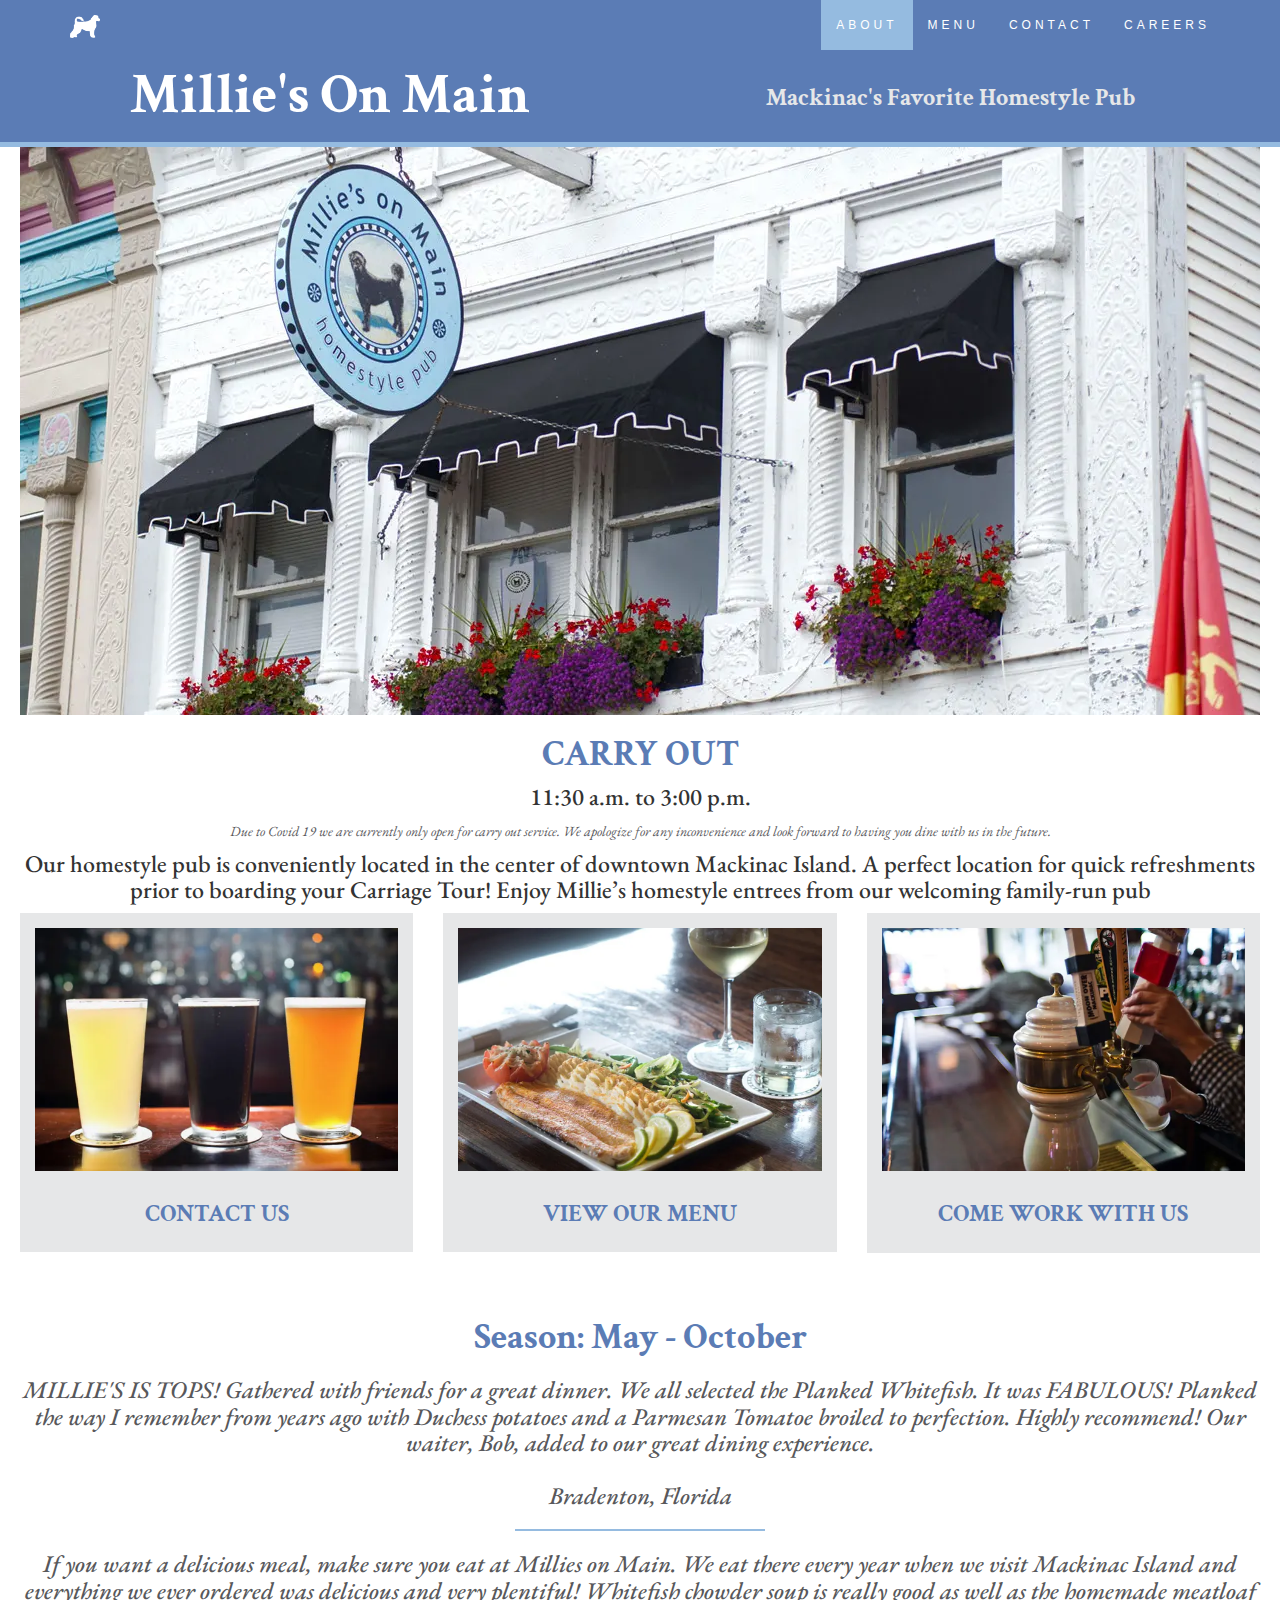
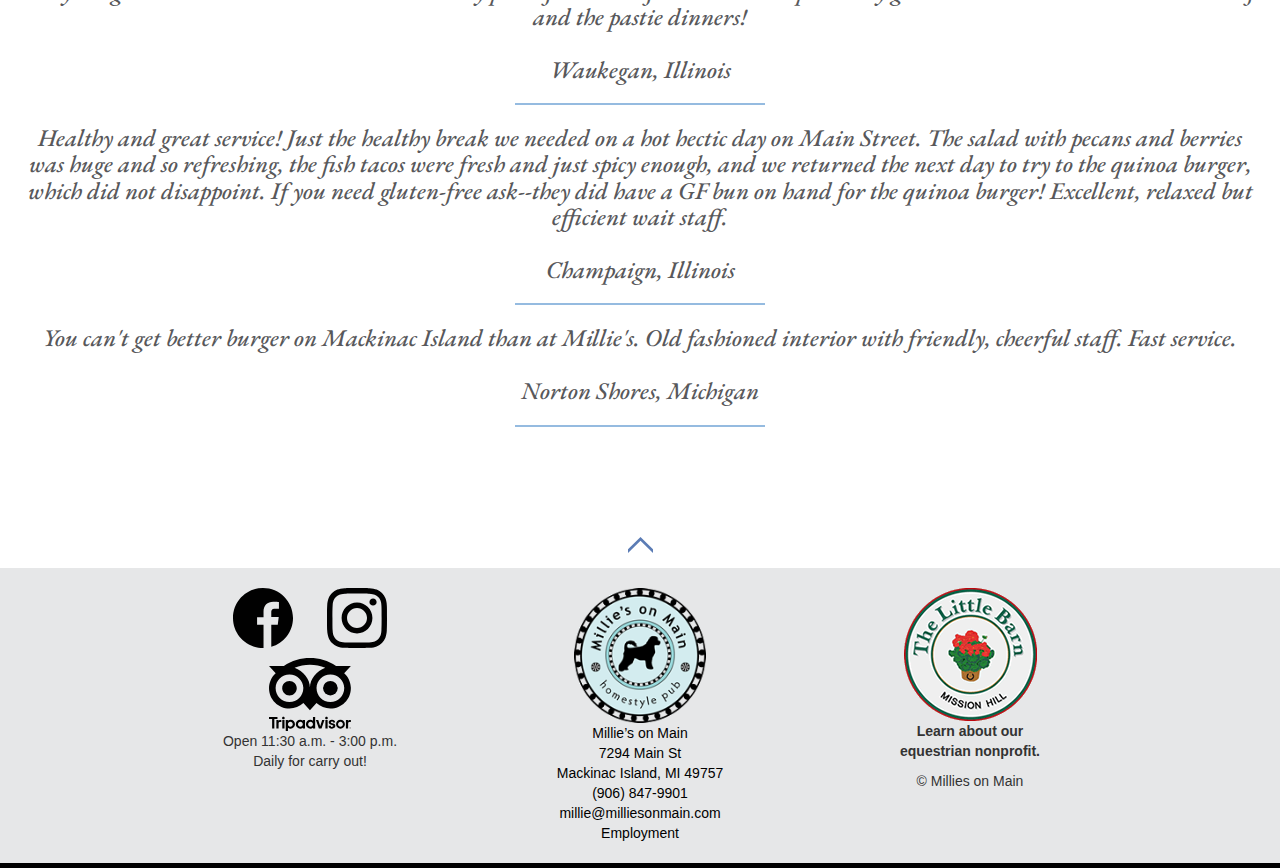
==== commit 36fa49e6: "Add files via upload" ====
--- a/index.html
+++ b/index.html
@@ -55,10 +55,14 @@
 
 <div class="container-fluid sitewrap">
   <picture>
-    <source srcset="images/home-xsm.jpg" media="(max-width: 450px)">
-    <source srcset="images/home-sm.jpg" media="(max-width: 767px)">
-    <source srcset="images/home-md.jpg" media="(max-width: 1024px)">
-    <source srcset="images/home-lg.jpg">
+    <source srcset="images/home-xsm.webp" media="(max-width: 450px)" type="image/webp">
+    <source srcset="images/home-xsm.jpg" media="(max-width: 450px)" type="image/jpg">
+    <source srcset="images/home-sm.webp" media="(max-width: 767px)" type="image/webp">
+    <source srcset="images/home-sm.jpg" media="(max-width: 767px)" type="image/jpg">
+    <source srcset="images/home-md.webp" media="(max-width: 1024px)" type="image/webp">
+    <source srcset="images/home-md.jpg" media="(max-width: 1024px)" type="image/jpg">
+    <source srcset="images/home-lg.webp" type="image/webp">
+    <source srcset="images/home-lg.jpg" type="image/jpg">
     <img class="image" src="images/home-lg.jpg" alt="Millie's exterior">
   </picture>
 <div class="container-fluid text-center aboutus">
@@ -70,8 +74,10 @@
     <div class="col-sm-4 tabs">
       <a href="contact.html"><div class="thumbnail">
         <picture>
-          <source srcset="images/beer-sm.jpg" media="(max-width: 450px)">
-          <source srcset="images/beer-md.jpg">
+          <source srcset="images/beer-sm.webp" media="(max-width: 450px)" type="image/webp">
+          <source srcset="images/beer-sm.jpg" media="(max-width: 450px)" type="image/jpg">
+          <source srcset="images/beer-md.webp" type="image/webp">
+          <source srcset="images/beer-md.jpg" type="image/jpg">
           <img src="images/beer-md.jpg" alt="Beer Glasses">
         </picture>
         <h3>CONTACT US</h3>
@@ -80,8 +86,10 @@
     <div class="col-sm-4 tabs">
       <a href="menu.html"><div class="thumbnail">
         <picture>
-          <source srcset="images/whitefish-sm.jpg" media="(max-width: 450px)">
-          <source srcset="images/whitefish-md.jpg">
+          <source srcset="images/whitefish-sm.webp" media="(max-width: 450px)" type="image/webp">
+          <source srcset="images/whitefish-sm.jpg" media="(max-width: 450px)" type="image/jpg">
+          <source srcset="images/whitefish-md.webp" type="image/webp">
+          <source srcset="images/whitefish-md.jpg" type="image/jpg">
           <img src="images/whitefish-md.jpg" alt="whitefish">
         </picture>
         <h3>VIEW OUR MENU</h3>
@@ -90,8 +98,10 @@
     <div class="col-sm-4 tabs">
       <a href="careers.html"><div class="thumbnail">
         <picture>
-          <source srcset="images/taps-sm.jpg" media="(max-width: 450px)">
-          <source srcset="images/taps-md.jpg">
+          <source srcset="images/taps-sm.webp" media="(max-width: 450px)" type="image/webp">
+          <source srcset="images/taps-sm.jpg" media="(max-width: 450px)" type="image/jpg">
+          <source srcset="images/taps-md.webp" type="image/webp">
+          <source srcset="images/taps-md.jpg" type="image/jpg">
           <img src="images/taps-md.jpg" alt="Beer Taps">
         </picture>
         <h3>COME WORK WITH US</h3>
--- a/css/home.css
+++ b/css/home.css
@@ -27,7 +27,7 @@
   padding:0 0 50px 0;
 }
 .reviews {
-  padding:25px 10px;
+  padding:25px 0;
 }
 .reviews > h1 {
   color:#5B7CB5;
@@ -38,7 +38,8 @@
 	font-style:italic;
 }
 .reviews > hr {
-	width:150px;
+	width:250px;
+	border-top:2px solid #95BBE0;
 }
 .logo-small {
   color: #5B7CB5;
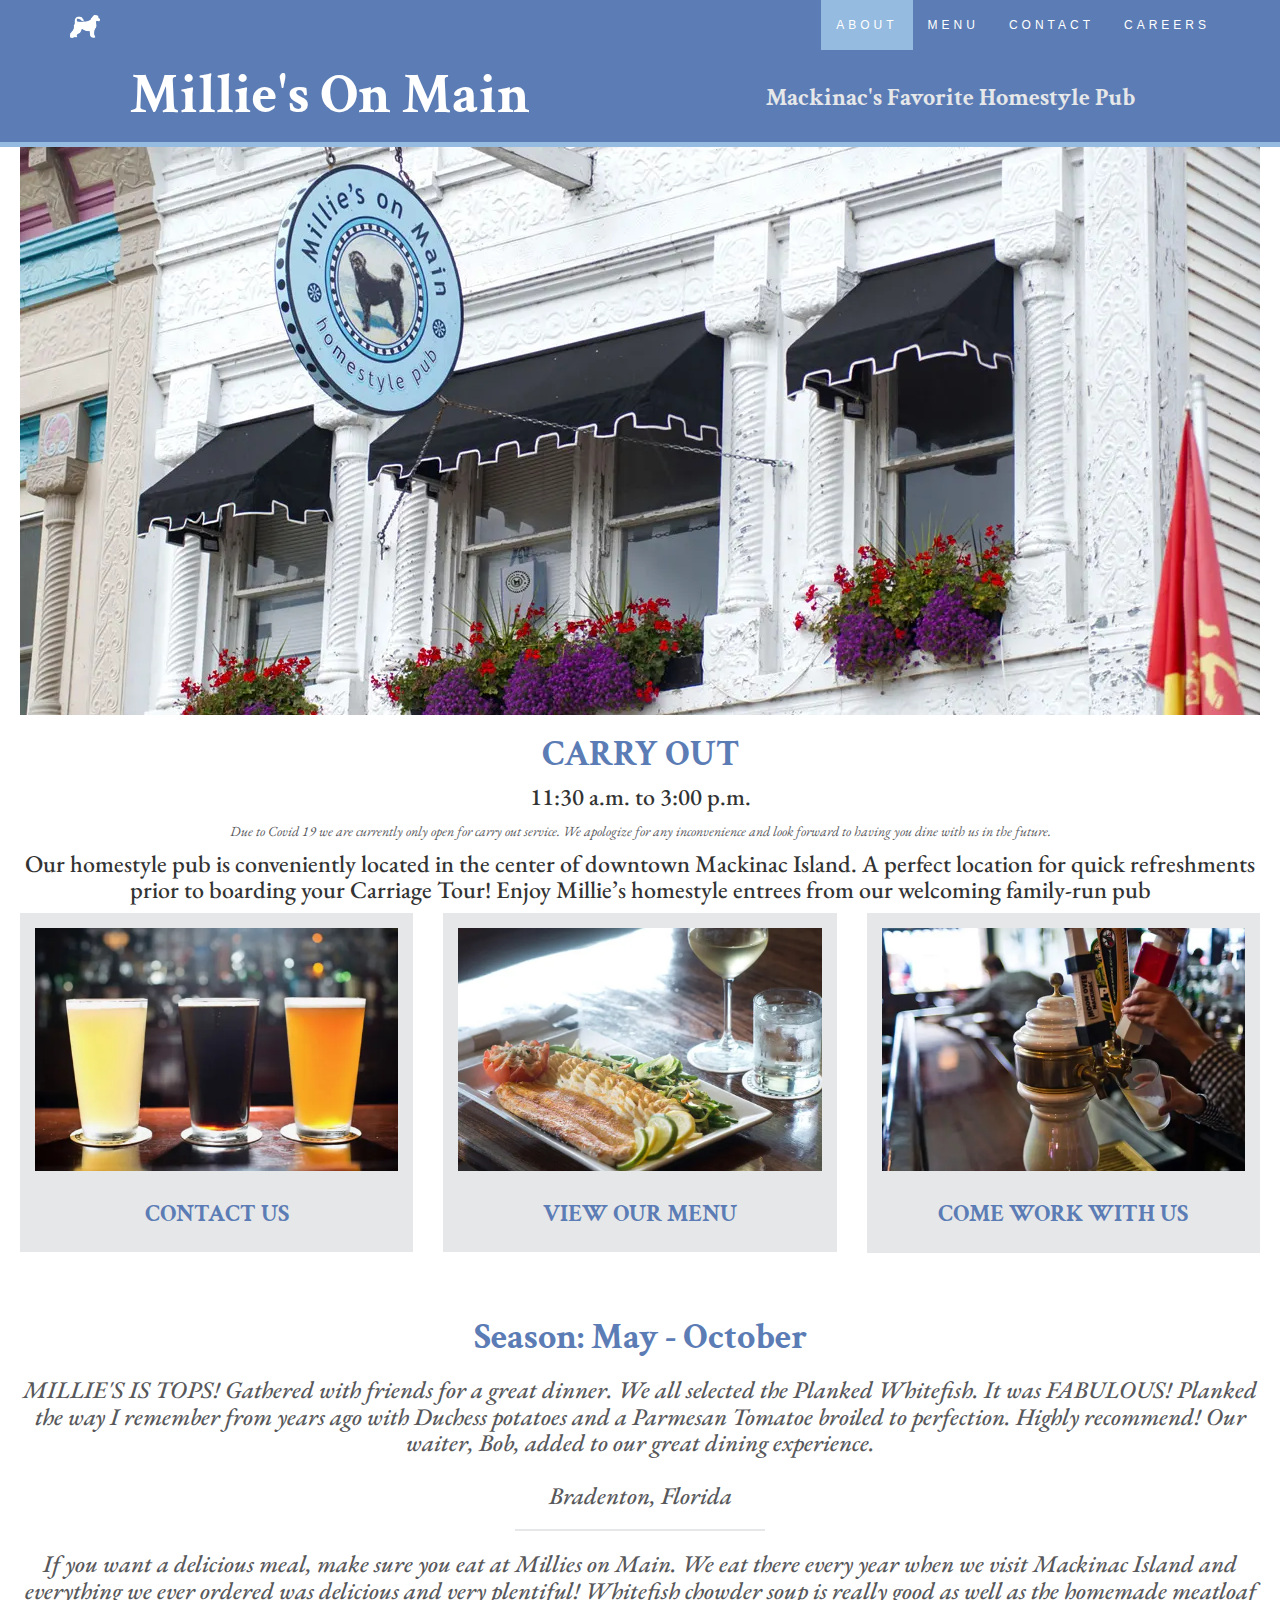
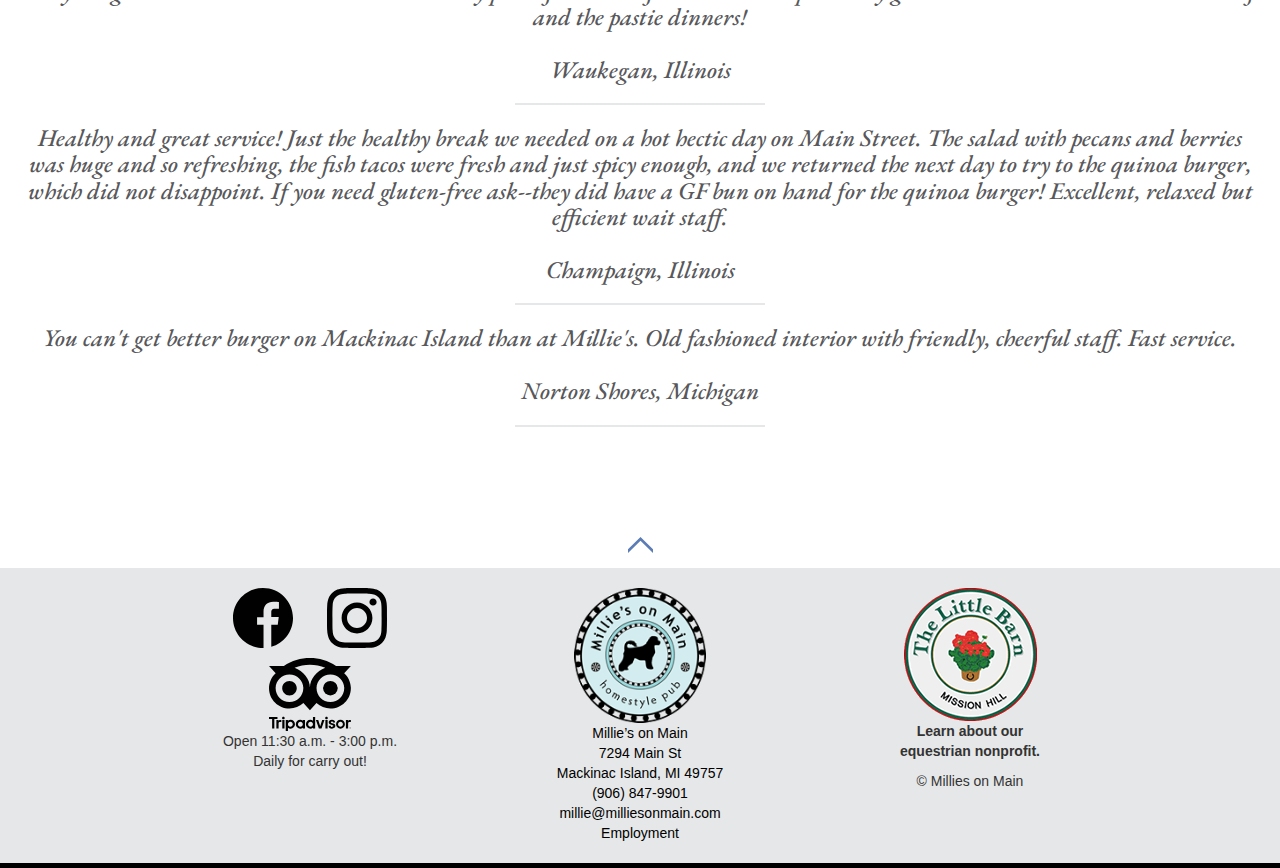
==== commit 9bc70041: "Update index.html" ====
--- a/index.html
+++ b/index.html
@@ -2,6 +2,14 @@
 <html>
 <html lang="en">
 <head>
+  <script async src="https://www.googletagmanager.com/gtag/js?id=UA-175316275-1"></script>
+<script>
+  window.dataLayer = window.dataLayer || [];
+  function gtag(){dataLayer.push(arguments);}
+  gtag('js', new Date());
+
+  gtag('config', 'UA-175316275-1');
+</script>
   <meta charset="utf-8">
   <meta name="viewport" content="width=device-width, initial-scale=1">
   <title>Millie's on Main | Mackinac's Favorite Homestyle Pub </title>
--- a/css/home.css
+++ b/css/home.css
@@ -39,7 +39,7 @@
 }
 .reviews > hr {
 	width:250px;
-	border-top:2px solid #95BBE0;
+	border-top:2px solid #E6E7E8;
 }
 .logo-small {
   color: #5B7CB5;
@@ -66,8 +66,11 @@
 	font-weight:bold;
 	font-family: 'Crimson Text', serif;
 }
-.tabs > a:hover {
+.tabs > a:hover, .tabs > a:focus {
 	text-decoration:none;
+}
+.tabs > a:focus {
+	color:#5B7CB5;
 }
 
 .thumbnail img {
